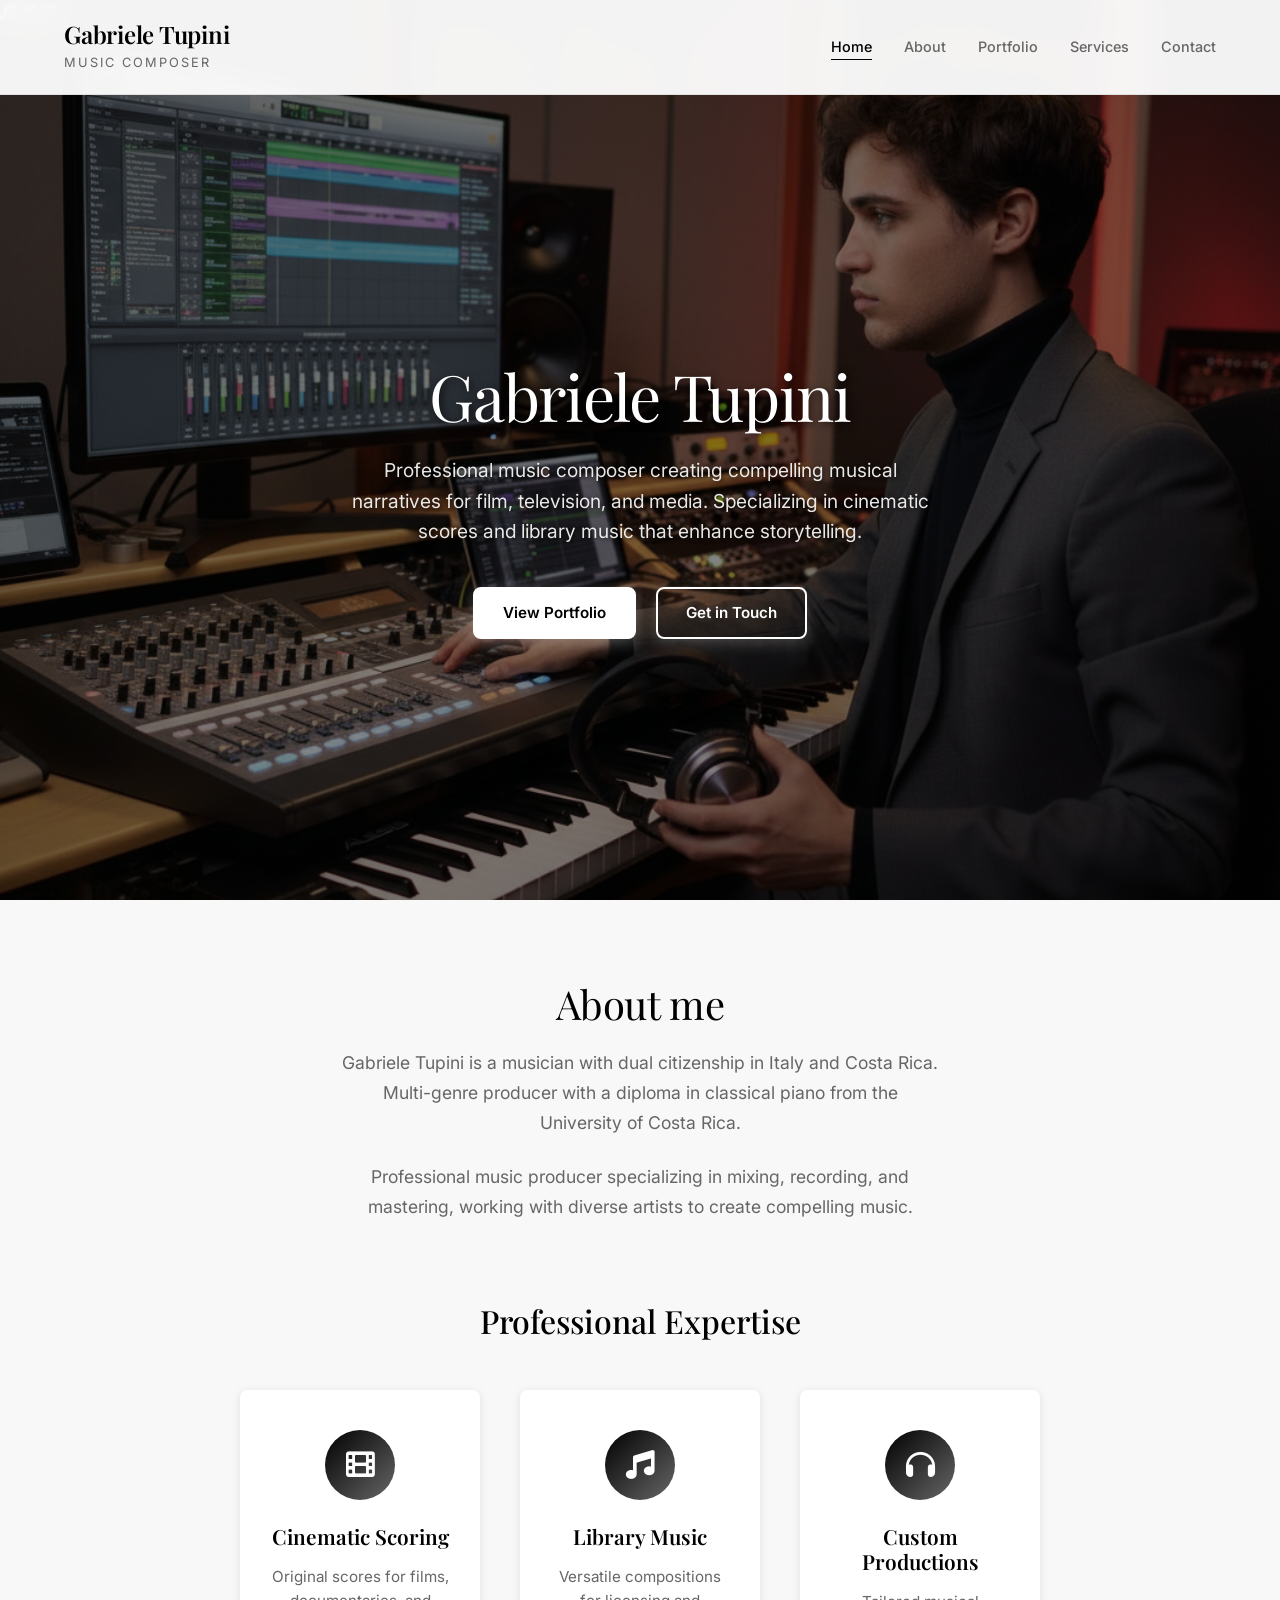
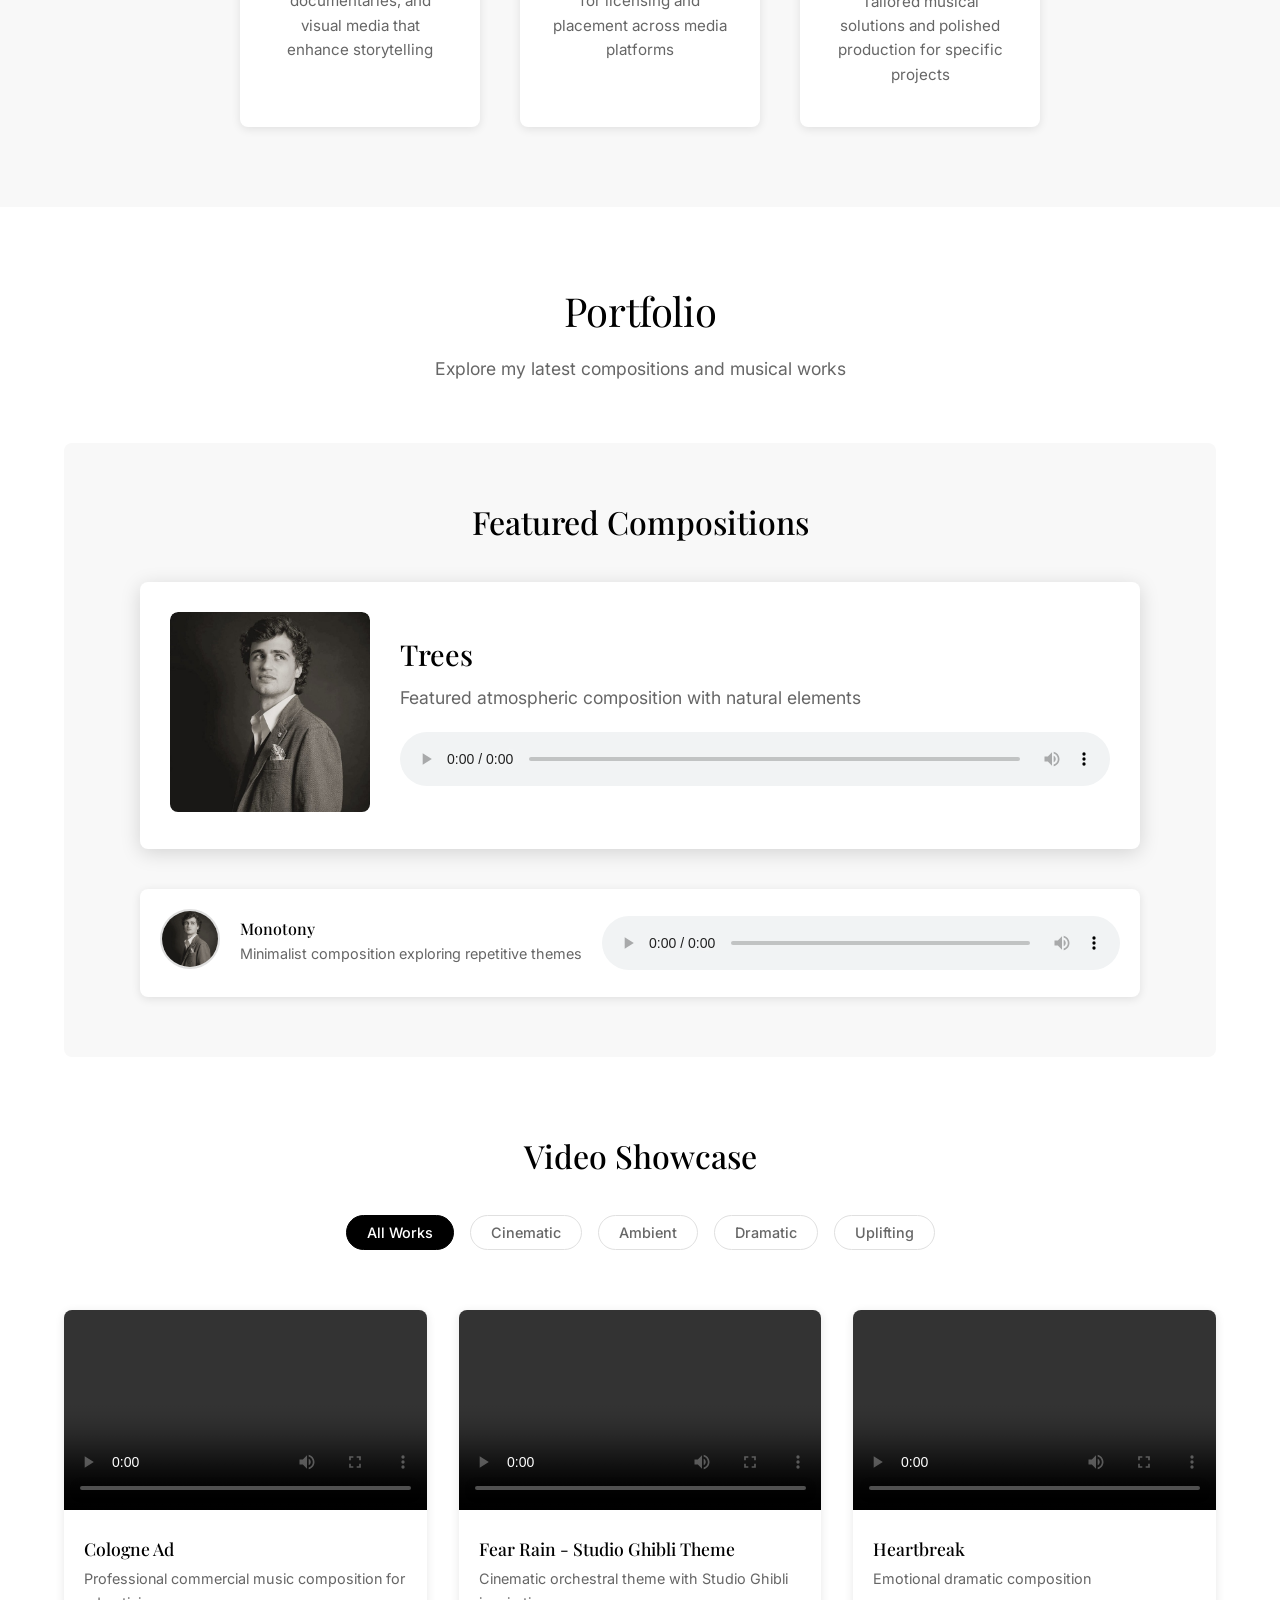
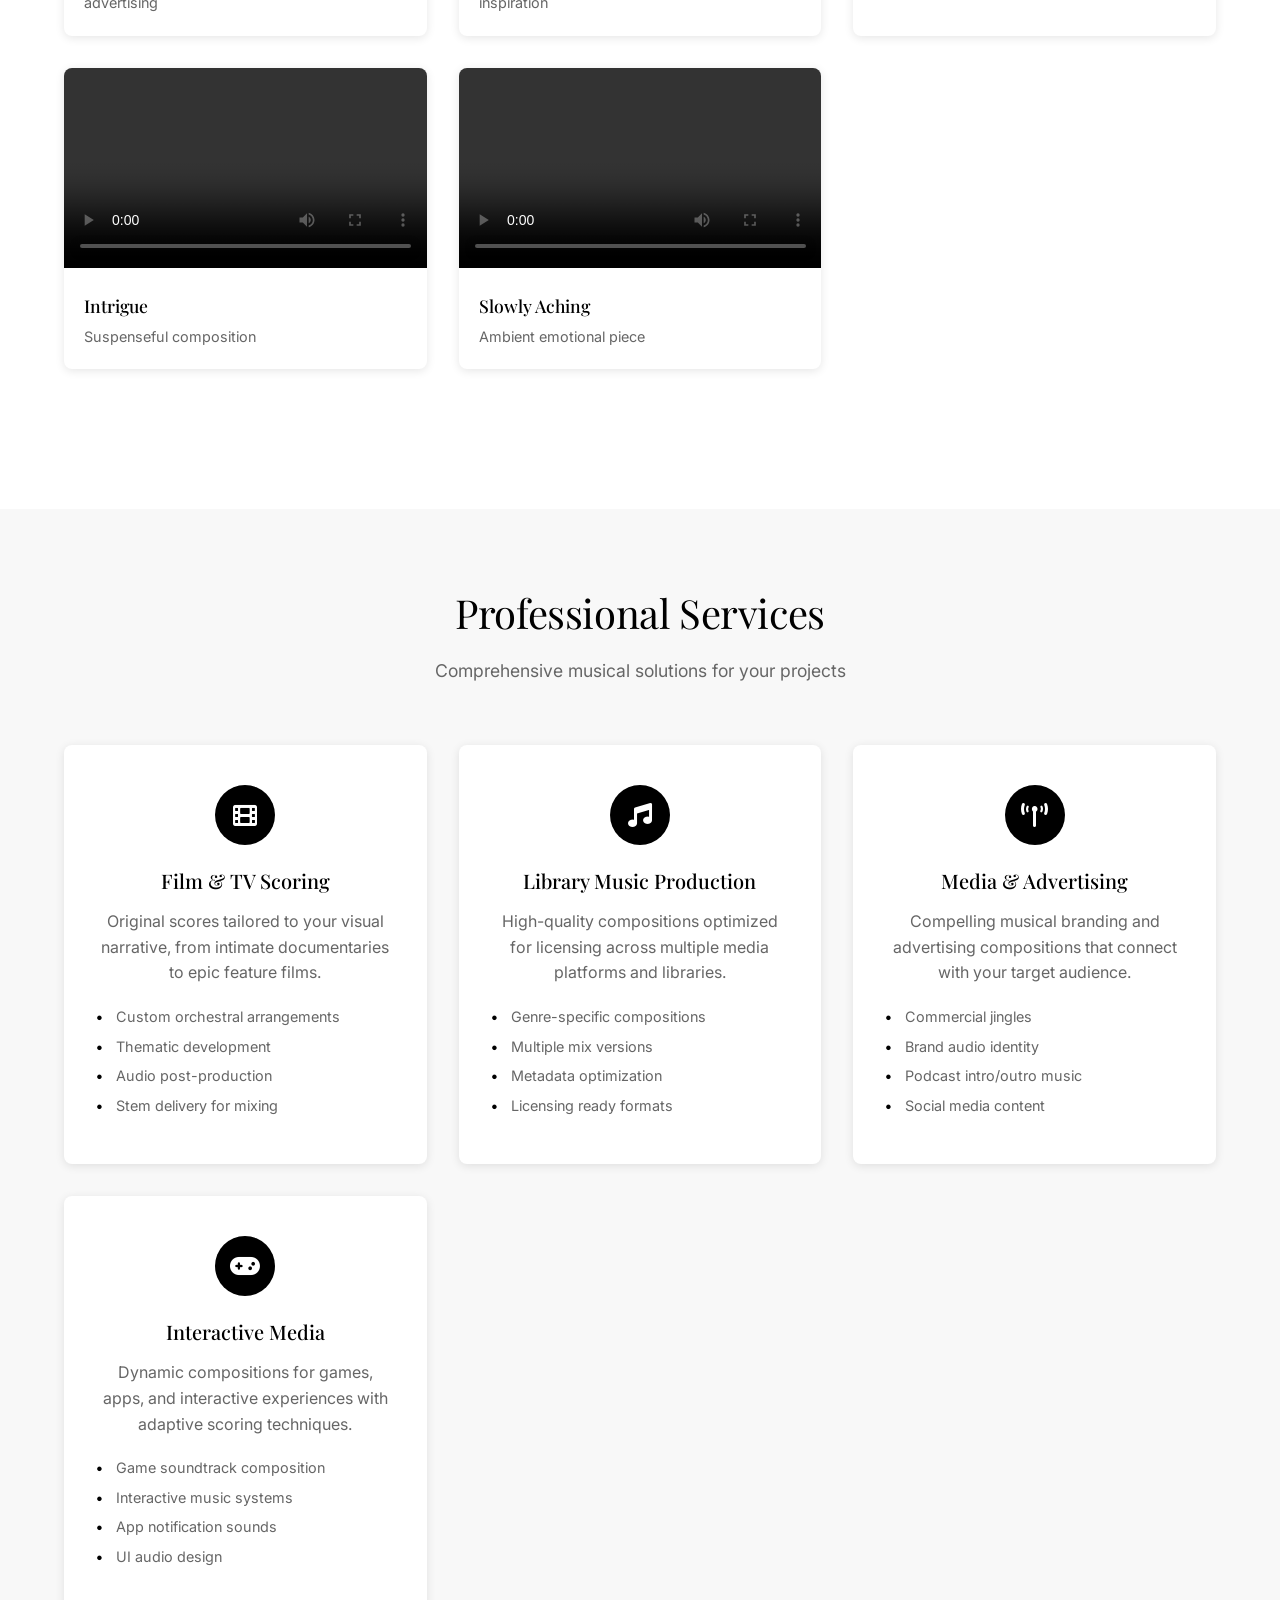
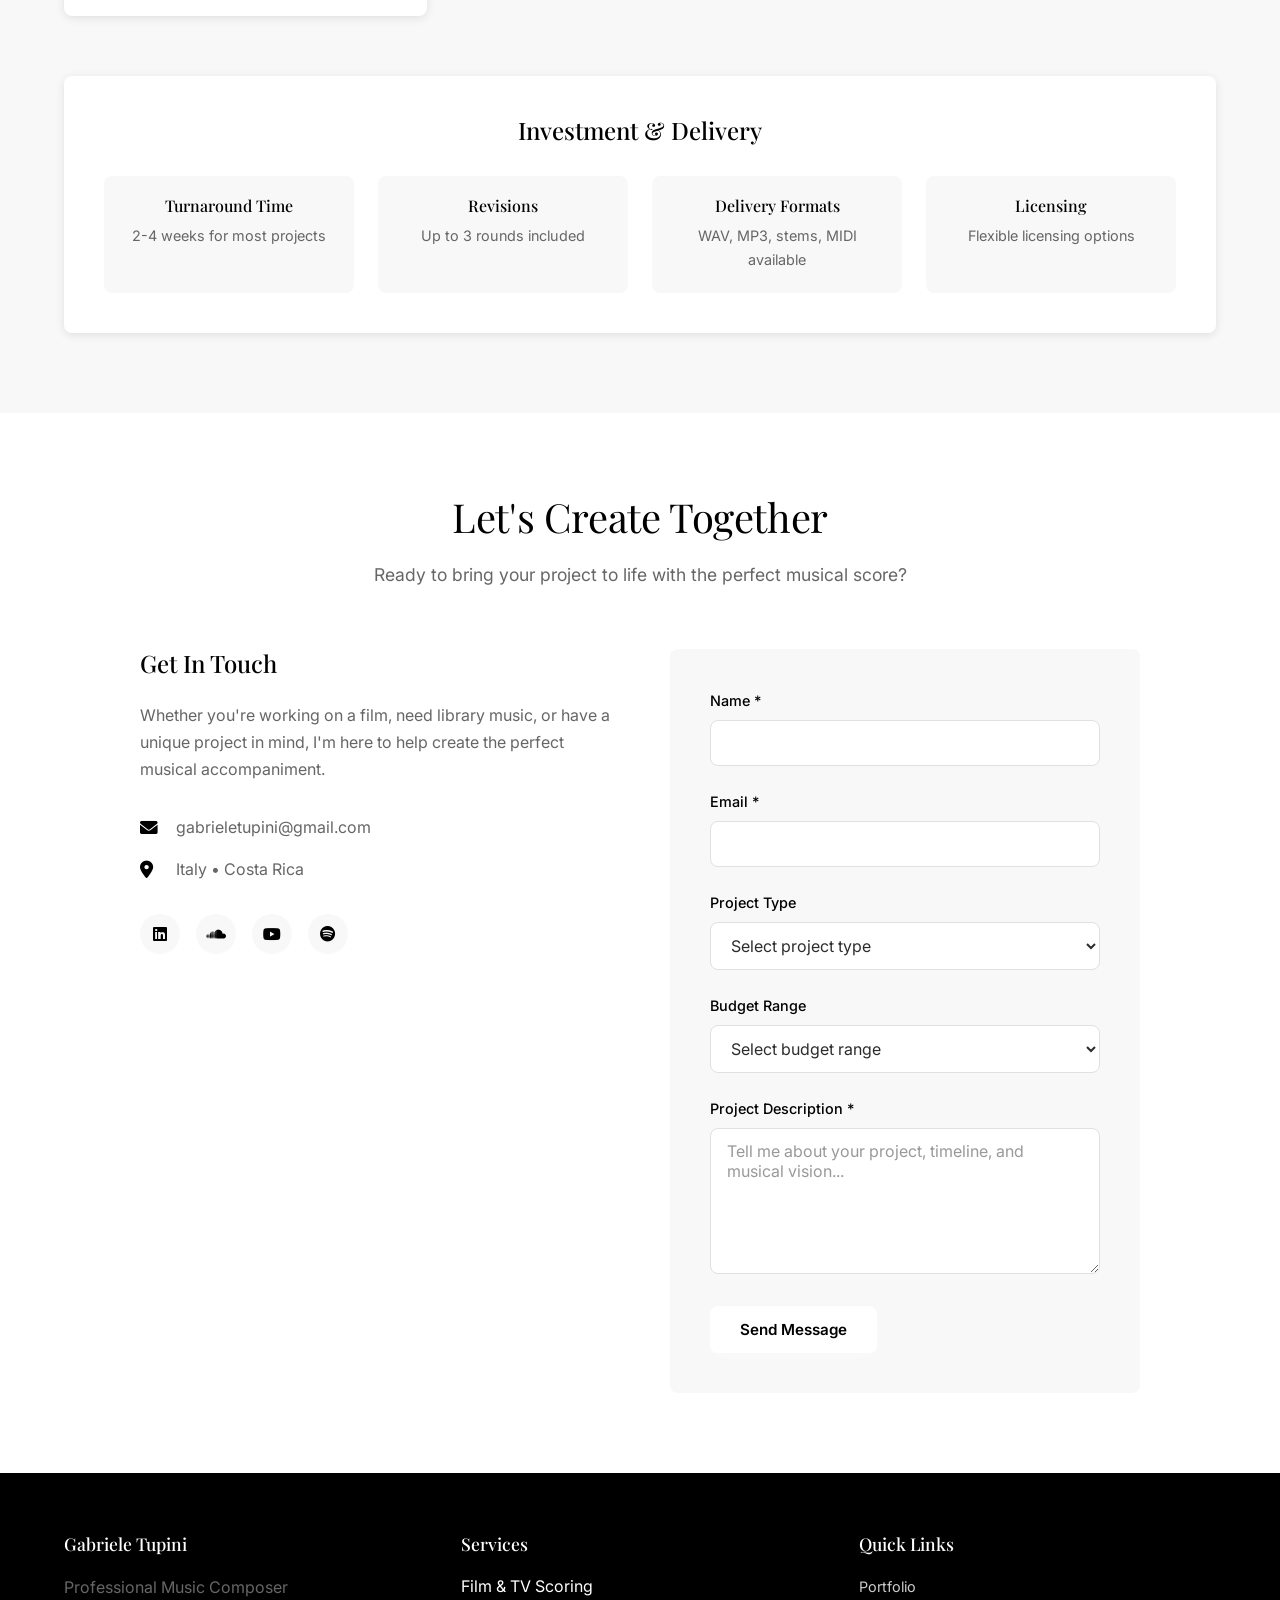
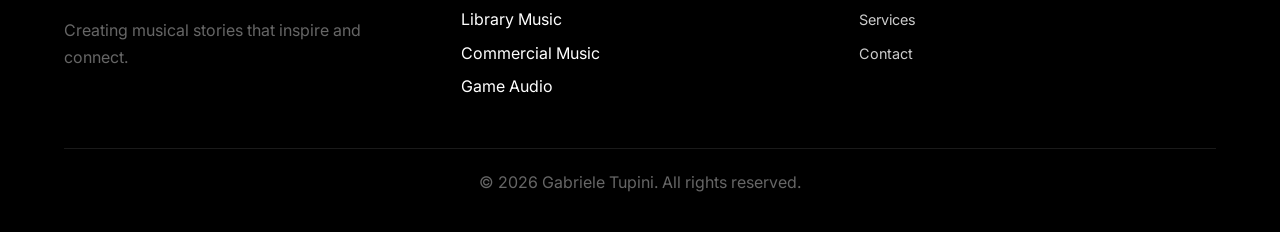
==== index.html @ 88cdb5e2 "test" ====
<!DOCTYPE html>
<html lang="en">

<head>
    <meta charset="UTF-8">
    <meta name="viewport" content="width=device-width, initial-scale=1.0">
    <title>Gabriele Tupini - Music Composer</title>
    <meta name="description"
        content="Professional music composer specializing in cinematic scores, library music, and custom compositions for film, television, and media projects.">
    <link rel="stylesheet" href="css/style.css">
    <link href="https://cdnjs.cloudflare.com/ajax/libs/font-awesome/6.0.0/css/all.min.css" rel="stylesheet">
    <link
        href="https://fonts.googleapis.com/css2?family=Inter:wght@300;400;500;600;700&family=Playfair+Display:wght@400;500;600;700&display=swap"
        rel="stylesheet">
</head>

<body>
    <!-- Navigation -->
    <nav class="navbar" id="navbar">
        <div class="nav-container">
            <div class="nav-logo">
                <h2>Gabriele Tupini</h2>
                <span>Music Composer</span>
            </div>
            <ul class="nav-menu" id="nav-menu">
                <li><a href="#home" class="nav-link">Home</a></li>
                <li><a href="#about" class="nav-link">About</a></li>
                <li><a href="#portfolio" class="nav-link">Portfolio</a></li>
                <li><a href="#services" class="nav-link">Services</a></li>
                <li><a href="#contact" class="nav-link">Contact</a></li>
            </ul>
            <div class="hamburger" id="hamburger">
                <span></span>
                <span></span>
                <span></span>
            </div>
        </div>
    </nav>

    <!-- Hero Section -->
    <section id="home" class="hero">
        <div class="hero-content">
            <h1 class="hero-title">Gabriele Tupini</h1>
            <p class="hero-subtitle">Professional music composer creating compelling musical narratives for film,
                television, and media. Specializing in cinematic scores and library music that enhance storytelling.</p>
            <div class="hero-buttons">
                <a href="#portfolio" class="btn btn-primary">View Portfolio</a>
                <a href="#contact" class="btn btn-secondary">Get in Touch</a>
            </div>
        </div>
        <div class="hero-background">
            <div class="music-notes">
                <i class="fas fa-music"></i>
                <i class="fas fa-music"></i>
                <i class="fas fa-music"></i>
            </div>
        </div>
    </section>

    <!-- About Section -->
    <section id="about" class="about">
        <div class="container">
            <h2 class="section-title">About me</h2>
            <div class="about-content">
                <div class="about-intro">
                    <div class="about-text">
                        <p class="about-description">
                            Gabriele Tupini is a musician with dual citizenship in Italy and Costa Rica. Multi-genre
                            producer with a diploma in classical piano from the University of Costa Rica.
                        </p>
                    </div>
                    <div class="about-bio">
                        <p class="about-description">
                            Professional music producer specializing in mixing, recording, and mastering, working with
                            diverse artists to create compelling music.
                        </p>
                    </div>
                </div>

                <div class="about-offerings">
                    <h3 class="offerings-title">Professional Expertise</h3>
                    <div class="about-features">
                        <div class="feature">
                            <div class="feature-icon">
                                <i class="fas fa-film"></i>
                            </div>
                            <h3>Cinematic Scoring</h3>
                            <p>Original scores for films, documentaries, and visual media that enhance storytelling</p>
                        </div>
                        <div class="feature">
                            <div class="feature-icon">
                                <i class="fas fa-music"></i>
                            </div>
                            <h3>Library Music</h3>
                            <p>Versatile compositions for licensing and placement across media platforms</p>
                        </div>
                        <div class="feature">
                            <div class="feature-icon">
                                <i class="fas fa-headphones"></i>
                            </div>
                            <h3>Custom Productions</h3>
                            <p>Tailored musical solutions and polished production for specific projects</p>
                        </div>
                    </div>
                </div>
            </div>
        </div>
    </section>

    <!-- Portfolio Section -->
    <section id="portfolio" class="portfolio">
        <div class="container">
            <h2 class="section-title">Portfolio</h2>
            <p class="section-subtitle">Explore my latest compositions and musical works</p>

            <!-- Featured Audio Section - FIRST -->
            <div class="audio-showcase">
                <h3 class="audio-title">Featured Compositions</h3>
                <div class="audio-grid" id="audio-grid">
                    <!-- Audio files will be loaded dynamically from the audio folder -->
                </div>
            </div>

            <!-- Video Gallery - SECOND -->
            <div class="video-gallery" id="video-gallery">
                <h3 class="video-section-title">Video Showcase</h3>
                <div class="gallery-filters">
                    <button class="filter-btn active" data-filter="all">All Works</button>
                    <button class="filter-btn" data-filter="cinematic">Cinematic</button>
                    <button class="filter-btn" data-filter="ambient">Ambient</button>
                    <button class="filter-btn" data-filter="dramatic">Dramatic</button>
                    <button class="filter-btn" data-filter="uplifting">Uplifting</button>
                </div>

                <div class="video-grid">
                    <!-- Videos will be loaded dynamically -->
                </div>
            </div>
        </div>
    </section>

    <!-- Services Section -->
    <section id="services" class="services">
        <div class="container">
            <h2 class="section-title">Professional Services</h2>
            <p class="section-subtitle">Comprehensive musical solutions for your projects</p>

            <div class="services-grid">
                <div class="service-card">
                    <div class="service-icon">
                        <i class="fas fa-film"></i>
                    </div>
                    <h3>Film & TV Scoring</h3>
                    <p>Original scores tailored to your visual narrative, from intimate documentaries to epic feature
                        films.</p>
                    <ul>
                        <li>Custom orchestral arrangements</li>
                        <li>Thematic development</li>
                        <li>Audio post-production</li>
                        <li>Stem delivery for mixing</li>
                    </ul>
                </div>

                <div class="service-card">
                    <div class="service-icon">
                        <i class="fas fa-music"></i>
                    </div>
                    <h3>Library Music Production</h3>
                    <p>High-quality compositions optimized for licensing across multiple media platforms and libraries.
                    </p>
                    <ul>
                        <li>Genre-specific compositions</li>
                        <li>Multiple mix versions</li>
                        <li>Metadata optimization</li>
                        <li>Licensing ready formats</li>
                    </ul>
                </div>

                <div class="service-card">
                    <div class="service-icon">
                        <i class="fas fa-broadcast-tower"></i>
                    </div>
                    <h3>Media & Advertising</h3>
                    <p>Compelling musical branding and advertising compositions that connect with your target audience.
                    </p>
                    <ul>
                        <li>Commercial jingles</li>
                        <li>Brand audio identity</li>
                        <li>Podcast intro/outro music</li>
                        <li>Social media content</li>
                    </ul>
                </div>

                <div class="service-card">
                    <div class="service-icon">
                        <i class="fas fa-gamepad"></i>
                    </div>
                    <h3>Interactive Media</h3>
                    <p>Dynamic compositions for games, apps, and interactive experiences with adaptive scoring
                        techniques.</p>
                    <ul>
                        <li>Game soundtrack composition</li>
                        <li>Interactive music systems</li>
                        <li>App notification sounds</li>
                        <li>UI audio design</li>
                    </ul>
                </div>
            </div>

            <div class="pricing-info">
                <h3>Investment & Delivery</h3>
                <div class="pricing-grid">
                    <div class="pricing-item">
                        <h4>Turnaround Time</h4>
                        <p>2-4 weeks for most projects</p>
                    </div>
                    <div class="pricing-item">
                        <h4>Revisions</h4>
                        <p>Up to 3 rounds included</p>
                    </div>
                    <div class="pricing-item">
                        <h4>Delivery Formats</h4>
                        <p>WAV, MP3, stems, MIDI available</p>
                    </div>
                    <div class="pricing-item">
                        <h4>Licensing</h4>
                        <p>Flexible licensing options</p>
                    </div>
                </div>
            </div>
        </div>
    </section>

    <!-- Contact Section -->
    <section id="contact" class="contact">
        <div class="container">
            <h2 class="section-title">Let's Create Together</h2>
            <p class="section-subtitle">Ready to bring your project to life with the perfect musical score?</p>

            <div class="contact-content">
                <div class="contact-info">
                    <h3>Get In Touch</h3>
                    <p>Whether you're working on a film, need library music, or have a unique project in mind, I'm here
                        to help create the perfect musical accompaniment.</p>

                    <div class="contact-methods">
                        <div class="contact-method">
                            <i class="fas fa-envelope"></i>
                            <span>gabrieletupini@gmail.com</span>
                        </div>
                        <div class="contact-method">
                            <i class="fas fa-map-marker-alt"></i>
                            <span>Italy • Costa Rica</span>
                        </div>
                    </div>

                    <div class="social-links">
                        <a href="#" class="social-link"><i class="fab fa-linkedin"></i></a>
                        <a href="#" class="social-link"><i class="fab fa-soundcloud"></i></a>
                        <a href="#" class="social-link"><i class="fab fa-youtube"></i></a>
                        <a href="#" class="social-link"><i class="fab fa-spotify"></i></a>
                    </div>
                </div>

                <form class="contact-form" id="contact-form">
                    <div class="form-group">
                        <label for="name">Name *</label>
                        <input type="text" id="name" name="name" required>
                    </div>
                    <div class="form-group">
                        <label for="email">Email *</label>
                        <input type="email" id="email" name="email" required>
                    </div>
                    <div class="form-group">
                        <label for="project-type">Project Type</label>
                        <select id="project-type" name="project-type">
                            <option value="">Select project type</option>
                            <option value="film-scoring">Film/TV Scoring</option>
                            <option value="library-music">Library Music</option>
                            <option value="advertising">Advertising/Commercial</option>
                            <option value="game-music">Game Music</option>
                            <option value="other">Other</option>
                        </select>
                    </div>
                    <div class="form-group">
                        <label for="budget">Budget Range</label>
                        <select id="budget" name="budget">
                            <option value="">Select budget range</option>
                            <option value="under-1k">Under €1,000</option>
                            <option value="1k-5k">€1,000 - €5,000</option>
                            <option value="5k-10k">€5,000 - €10,000</option>
                            <option value="10k-plus">€10,000+</option>
                        </select>
                    </div>
                    <div class="form-group">
                        <label for="message">Project Description *</label>
                        <textarea id="message" name="message" rows="6" required
                            placeholder="Tell me about your project, timeline, and musical vision..."></textarea>
                    </div>
                    <button type="submit" class="btn btn-primary">Send Message</button>
                </form>
            </div>
        </div>
    </section>

    <!-- Footer -->
    <footer class="footer">
        <div class="container">
            <div class="footer-content">
                <div class="footer-section">
                    <h3>Gabriele Tupini</h3>
                    <p>Professional Music Composer</p>
                    <p>Creating musical stories that inspire and connect.</p>
                </div>
                <div class="footer-section">
                    <h4>Services</h4>
                    <ul>
                        <li>Film & TV Scoring</li>
                        <li>Library Music</li>
                        <li>Commercial Music</li>
                        <li>Game Audio</li>
                    </ul>
                </div>
                <div class="footer-section">
                    <h4>Quick Links</h4>
                    <ul>
                        <li><a href="#portfolio">Portfolio</a></li>
                        <li><a href="#services">Services</a></li>
                        <li><a href="#contact">Contact</a></li>
                    </ul>
                </div>
            </div>
            <div class="footer-bottom">
                <p>&copy; 2024 Gabriele Tupini. All rights reserved.</p>
            </div>
        </div>
    </footer>

    <script src="js/main.js"></script>
</body>

</html>
---- css/style.css ----
/* Clean Professional Reset */
* {
    margin: 0;
    padding: 0;
    box-sizing: border-box;
}

:root {
    --primary-color: #2c2c2c;
    --secondary-color: #666666;
    --accent-color: #000000;
    --text-light: #ffffff;
    --text-dark: #2c2c2c;
    --text-gray: #666666;
    --text-light-gray: #999999;
    --background-light: #ffffff;
    --background-section: #f8f8f8;
    --border-color: #e0e0e0;
    --shadow-light: 0 2px 10px rgba(0, 0, 0, 0.1);
    --shadow-medium: 0 4px 20px rgba(0, 0, 0, 0.15);
    --border-radius: 8px;
    --transition: all 0.3s ease;
    --max-width: 1200px;
    --section-padding: 80px 0;
}

html {
    scroll-behavior: smooth;
}

body {
    font-family: 'Inter', 'Helvetica Neue', 'Arial', sans-serif;
    line-height: 1.6;
    font-weight: 400;
    color: var(--text-dark);
    background: var(--background-light);
    overflow-x: hidden;
}

.container {
    max-width: var(--max-width);
    margin: 0 auto;
    padding: 0 24px;
}

/* Clean Professional Typography */
@import url('https://fonts.googleapis.com/css2?family=Inter:wght@300;400;500;600;700&family=Playfair+Display:wght@400;500;600;700&display=swap');

h1,
h2,
h3,
h4,
h5,
h6 {
    font-family: 'Playfair Display', serif;
    font-weight: 500;
    line-height: 1.2;
    color: var(--accent-color);
    margin-bottom: 16px;
}

h1 {
    font-size: 3.5rem;
    font-weight: 400;
    letter-spacing: -0.02em;
}

h2 {
    font-size: 2.5rem;
    font-weight: 400;
    letter-spacing: -0.01em;
}

h3 {
    font-size: 1.5rem;
    font-weight: 500;
}

p {
    font-family: 'Inter', sans-serif;
    font-size: 1rem;
    font-weight: 400;
    line-height: 1.7;
    color: var(--text-gray);
    margin-bottom: 16px;
}

.section-title {
    font-size: 2.5rem;
    font-weight: 400;
    text-align: center;
    margin-bottom: 20px;
    color: var(--accent-color);
    letter-spacing: -0.01em;
}

.section-subtitle {
    text-align: center;
    font-size: 1.1rem;
    font-weight: 400;
    color: var(--text-gray);
    margin-bottom: 60px;
    max-width: 600px;
    margin-left: auto;
    margin-right: auto;
    line-height: 1.6;
}

/* Clean Button Design */
.btn {
    display: inline-block;
    padding: 12px 28px;
    border-radius: var(--border-radius);
    text-decoration: none;
    font-family: 'Inter', sans-serif;
    font-weight: 500;
    font-size: 0.95rem;
    transition: var(--transition);
    border: 1px solid transparent;
    cursor: pointer;
    text-align: center;
}

.btn-primary {
    background: var(--text-light);
    color: var(--accent-color);
    border: 2px solid var(--text-light);
    font-weight: 600;
    box-shadow: 0 4px 15px rgba(255, 255, 255, 0.3);
}

.btn-primary:hover {
    background: transparent;
    color: var(--text-light);
    border: 2px solid var(--text-light);
    box-shadow: 0 4px 20px rgba(255, 255, 255, 0.4);
}

.btn-secondary {
    background: transparent;
    color: var(--text-light);
    border: 2px solid var(--text-light);
    font-weight: 600;
    box-shadow: 0 4px 15px rgba(255, 255, 255, 0.2);
}

.btn-secondary:hover {
    background: var(--text-light);
    color: var(--accent-color);
    box-shadow: 0 4px 20px rgba(255, 255, 255, 0.4);
}

/* Clean Navigation */
.navbar {
    position: fixed;
    top: 0;
    width: 100%;
    background: rgba(255, 255, 255, 0.95);
    backdrop-filter: blur(10px);
    border-bottom: 1px solid var(--border-color);
    z-index: 1000;
    padding: 20px 0;
    transition: var(--transition);
}

.navbar.scrolled {
    background: rgba(255, 255, 255, 0.98);
    box-shadow: var(--shadow-light);
}

.nav-container {
    max-width: var(--max-width);
    margin: 0 auto;
    padding: 0 24px;
    display: flex;
    justify-content: space-between;
    align-items: center;
}

.nav-logo h2 {
    color: var(--accent-color);
    font-family: 'Playfair Display', serif;
    font-size: 1.5rem;
    font-weight: 600;
    margin-bottom: 0;
    letter-spacing: -0.01em;
}

.nav-logo span {
    color: var(--text-gray);
    font-family: 'Inter', sans-serif;
    font-size: 0.8rem;
    font-weight: 400;
    text-transform: uppercase;
    letter-spacing: 2px;
}

.nav-menu {
    display: flex;
    list-style: none;
    gap: 2rem;
}

.nav-link {
    color: var(--text-gray);
    text-decoration: none;
    font-family: 'Inter', sans-serif;
    font-weight: 500;
    font-size: 0.9rem;
    transition: var(--transition);
    position: relative;
}

.nav-link:hover,
.nav-link.active {
    color: var(--accent-color);
}

.nav-link::after {
    content: '';
    position: absolute;
    bottom: -5px;
    left: 0;
    width: 0;
    height: 1px;
    background: var(--accent-color);
    transition: width 0.3s ease;
}

.nav-link:hover::after,
.nav-link.active::after {
    width: 100%;
}

.hamburger {
    display: none;
    flex-direction: column;
    cursor: pointer;
}

.hamburger span {
    width: 25px;
    height: 2px;
    background: var(--accent-color);
    margin: 3px 0;
    transition: var(--transition);
}

/* Hero Section */
.hero {
    min-height: 100vh;
    background:
        linear-gradient(rgba(0, 0, 0, 0.4), rgba(0, 0, 0, 0.4)),
        url('../images/gab_studio.png');
    background-size: cover;
    background-position: center;
    background-attachment: fixed;
    display: flex;
    align-items: center;
    position: relative;
    padding-top: 100px;
    color: var(--text-light);
}

.hero::before {
    content: '';
    position: absolute;
    top: 0;
    left: 0;
    width: 100%;
    height: 100%;
    background: linear-gradient(135deg,
            rgba(0, 0, 0, 0.3) 0%,
            rgba(0, 0, 0, 0.1) 50%,
            rgba(0, 0, 0, 0.3) 100%);
    z-index: 1;
}

.hero-content {
    text-align: center;
    max-width: 800px;
    margin: 0 auto;
    padding: 0 24px;
    position: relative;
    z-index: 2;
}

.hero-title {
    font-size: 4rem;
    font-family: 'Playfair Display', serif;
    font-weight: 400;
    margin-bottom: 24px;
    color: var(--text-light);
    letter-spacing: -0.02em;
    line-height: 1.1;
    text-shadow: 2px 2px 8px rgba(0, 0, 0, 0.7);
}

.hero-subtitle {
    font-size: 1.2rem;
    font-family: 'Inter', sans-serif;
    font-weight: 400;
    margin-bottom: 40px;
    color: rgba(255, 255, 255, 0.9);
    line-height: 1.6;
    max-width: 600px;
    margin-left: auto;
    margin-right: auto;
    margin-bottom: 40px;
    text-shadow: 1px 1px 4px rgba(0, 0, 0, 0.7);
}

.hero-buttons {
    display: flex;
    gap: 20px;
    justify-content: center;
    flex-wrap: wrap;
}

.hero-background {
    position: absolute;
    top: 0;
    left: 0;
    width: 100%;
    height: 100%;
    z-index: -1;
}

/* About Section - Enhanced and Symmetrical */
.about {
    padding: var(--section-padding);
    background: var(--background-section);
}

.about-content {
    max-width: 800px;
    margin: 0 auto;
    text-align: center;
}

.about-intro {
    margin-bottom: 80px;
}

.about-text {
    text-align: center;
}

.about-description {
    font-size: 1.1rem;
    line-height: 1.7;
    color: var(--text-gray);
    margin-bottom: 24px;
    max-width: 600px;
    margin-left: auto;
    margin-right: auto;
}

.about-bio {
    text-align: center;
}

/* Professional Offerings - Enhanced Design */
.about-offerings {
    margin-top: 80px;
}

.offerings-title {
    font-size: 2rem;
    font-family: 'Playfair Display', serif;
    color: var(--accent-color);
    margin-bottom: 50px;
    text-align: center;
}

.about-features {
    display: grid;
    grid-template-columns: repeat(3, 1fr);
    gap: 40px;
    max-width: 1000px;
    margin: 0 auto;
}

.feature {
    background: var(--background-light);
    padding: 40px 30px;
    border-radius: var(--border-radius);
    text-align: center;
    box-shadow: var(--shadow-light);
    transition: var(--transition);
    position: relative;
    overflow: hidden;
}

.feature::before {
    content: '';
    position: absolute;
    top: 0;
    left: 0;
    width: 100%;
    height: 4px;
    background: linear-gradient(90deg, var(--accent-color), var(--secondary-color));
    opacity: 0;
    transition: var(--transition);
}

.feature:hover {
    transform: translateY(-8px);
    box-shadow: var(--shadow-medium);
}

.feature:hover::before {
    opacity: 1;
}

.feature-icon {
    width: 70px;
    height: 70px;
    background: linear-gradient(135deg, var(--accent-color), var(--secondary-color));
    border-radius: 50%;
    display: flex;
    align-items: center;
    justify-content: center;
    margin: 0 auto 24px;
    transition: var(--transition);
}

.feature-icon i {
    color: var(--text-light);
    font-size: 1.8rem;
}

.feature:hover .feature-icon {
    transform: scale(1.1);
    box-shadow: 0 8px 25px rgba(44, 44, 44, 0.3);
}

.feature h3 {
    color: var(--accent-color);
    font-size: 1.3rem;
    margin-bottom: 16px;
    font-weight: 600;
    font-family: 'Playfair Display', serif;
}

.feature p {
    color: var(--text-gray);
    margin: 0;
    line-height: 1.6;
    font-size: 0.95rem;
}

/* Portfolio Section */
.portfolio {
    padding: var(--section-padding);
    background: var(--background-light);
}

.gallery-filters {
    display: flex;
    justify-content: center;
    gap: 16px;
    margin-bottom: 60px;
    flex-wrap: wrap;
}

.filter-btn {
    padding: 8px 20px;
    background: transparent;
    color: var(--text-gray);
    border: 1px solid var(--border-color);
    border-radius: 24px;
    cursor: pointer;
    transition: var(--transition);
    font-family: 'Inter', sans-serif;
    font-size: 0.9rem;
    font-weight: 500;
}

.filter-btn:hover,
.filter-btn.active {
    background: var(--accent-color);
    color: var(--text-light);
    border-color: var(--accent-color);
}

.video-grid {
    display: grid;
    grid-template-columns: repeat(auto-fit, minmax(320px, 1fr));
    gap: 32px;
    margin-bottom: 60px;
}

.video-placeholder {
    background: var(--background-section);
    border-radius: var(--border-radius);
    padding: 60px 40px;
    text-align: center;
    border: 2px dashed var(--border-color);
}

.placeholder-content i {
    font-size: 3rem;
    color: var(--text-light-gray);
    margin-bottom: 20px;
}

.placeholder-content h3 {
    margin-bottom: 12px;
    color: var(--text-gray);
    font-size: 1.25rem;
}

.placeholder-content p {
    color: var(--text-light-gray);
    margin-bottom: 30px;
}

.placeholder-instructions {
    text-align: left;
    background: var(--background-light);
    padding: 24px;
    border-radius: var(--border-radius);
    margin-top: 20px;
}

.placeholder-instructions h4 {
    color: var(--accent-color);
    margin-bottom: 16px;
    font-size: 1rem;
}

.placeholder-instructions ol {
    color: var(--text-gray);
    font-size: 0.9rem;
    line-height: 1.6;
}

.placeholder-instructions li {
    margin-bottom: 8px;
}

.placeholder-instructions strong {
    color: var(--accent-color);
}

.video-item {
    background: var(--background-light);
    border-radius: var(--border-radius);
    overflow: hidden;
    box-shadow: var(--shadow-light);
    transition: var(--transition);
}

.video-item:hover {
    transform: translateY(-4px);
    box-shadow: var(--shadow-medium);
}

.video-item video {
    width: 100%;
    height: 200px;
    object-fit: cover;
}

.video-info {
    padding: 20px;
}

.video-info h4 {
    margin-bottom: 8px;
    color: var(--accent-color);
    font-size: 1.1rem;
}

.video-info p {
    font-size: 0.9rem;
    color: var(--text-gray);
    margin: 0;
}

/* Audio Showcase */
.audio-showcase {
    margin-bottom: 80px;
    background: var(--background-section);
    padding: 60px 40px;
    border-radius: var(--border-radius);
}

.audio-title {
    text-align: center;
    margin-bottom: 40px;
    color: var(--accent-color);
    font-size: 2rem;
    font-weight: 500;
}

.audio-grid {
    max-width: 1000px;
    margin: 0 auto;
}

/* Featured Audio Item - Prominent Display */
.featured-audio-item {
    background: var(--background-light);
    border-radius: var(--border-radius);
    box-shadow: var(--shadow-medium);
    margin-bottom: 40px;
    overflow: hidden;
}

.featured-audio-content {
    display: grid;
    grid-template-columns: 200px 1fr;
    gap: 30px;
    align-items: center;
    padding: 30px;
}

.featured-audio-image {
    position: relative;
    border-radius: var(--border-radius);
    overflow: hidden;
}

.featured-audio-image img {
    width: 100%;
    height: 200px;
    object-fit: cover;
    border-radius: var(--border-radius);
}


.featured-audio-info h3 {
    color: var(--accent-color);
    font-size: 1.8rem;
    margin-bottom: 12px;
    font-family: 'Playfair Display', serif;
}

.featured-audio-info p {
    color: var(--text-gray);
    font-size: 1.1rem;
    line-height: 1.6;
    margin-bottom: 20px;
}

.featured-audio-info audio {
    width: 100%;
}

/* Other Audio Items - Smaller */
.other-audio-items {
    display: grid;
    gap: 16px;
}

.audio-item {
    background: var(--background-light);
    border-radius: var(--border-radius);
    padding: 20px;
    display: flex;
    align-items: center;
    gap: 20px;
    box-shadow: var(--shadow-light);
}

.small-audio-image {
    flex-shrink: 0;
}

.small-audio-image img {
    width: 60px;
    height: 60px;
    object-fit: cover;
    border-radius: 50%;
    border: 2px solid var(--border-color);
}

.audio-info h4 {
    color: var(--accent-color);
    margin-bottom: 4px;
    font-size: 1rem;
}

.audio-info p {
    color: var(--text-gray);
    font-size: 0.9rem;
    margin: 0;
}

.audio-item audio {
    flex: 1;
    min-width: 200px;
}

.audio-placeholder-section {
    text-align: center;
    background: var(--background-light);
    border-radius: var(--border-radius);
    padding: 40px;
    border: 2px dashed var(--border-color);
}

.audio-placeholder h4 {
    color: var(--accent-color);
    margin-bottom: 16px;
    font-size: 1.2rem;
}

.audio-placeholder p {
    color: var(--text-gray);
    margin-bottom: 24px;
}

.audio-instructions {
    text-align: left;
    background: var(--background-section);
    padding: 20px;
    border-radius: var(--border-radius);
    margin-top: 20px;
    display: inline-block;
}

.audio-instructions h5 {
    color: var(--accent-color);
    margin-bottom: 12px;
    font-size: 1rem;
}

.audio-instructions ol {
    color: var(--text-gray);
    font-size: 0.9rem;
    line-height: 1.6;
    margin: 0;
}

.audio-instructions li {
    margin-bottom: 8px;
}

.audio-instructions strong {
    color: var(--accent-color);
}

/* Video Section Title */
.video-section-title {
    text-align: center;
    margin: 60px 0 40px;
    color: var(--accent-color);
    font-size: 2rem;
    font-weight: 500;
    font-family: 'Playfair Display', serif;
}

/* Featured Video Item - Prominent Display */
.featured-video-item {
    margin-bottom: 40px;
    grid-column: 1 / -1;
}

.featured-video-item video {
    width: 100%;
    height: 400px;
    object-fit: cover;
    border-radius: var(--border-radius);
}

.featured-video-item .video-info h3 {
    color: var(--accent-color);
    font-size: 1.6rem;
    margin-bottom: 12px;
    font-family: 'Playfair Display', serif;
    text-align: center;
    margin-top: 20px;
}

.featured-video-item .video-info p {
    font-size: 1.1rem;
    text-align: center;
    color: var(--text-gray);
}

/* Other Videos Container - Smaller Items */
.other-videos-container {
    display: grid;
    grid-template-columns: repeat(auto-fit, minmax(250px, 1fr));
    gap: 20px;
    margin-top: 30px;
}

.other-videos-container .video-item video {
    height: 150px;
}

.other-videos-container .video-item .video-info {
    padding: 16px;
}

.other-videos-container .video-item .video-info h4 {
    font-size: 1rem;
}

.other-videos-container .video-item .video-info p {
    font-size: 0.85rem;
}

/* Services Section */
.services {
    padding: var(--section-padding);
    background: var(--background-section);
}

.services-grid {
    display: grid;
    grid-template-columns: repeat(auto-fit, minmax(280px, 1fr));
    gap: 32px;
    margin-bottom: 60px;
}

.service-card {
    background: var(--background-light);
    padding: 40px 32px;
    border-radius: var(--border-radius);
    box-shadow: var(--shadow-light);
    transition: var(--transition);
    text-align: center;
}

.service-card:hover {
    transform: translateY(-4px);
    box-shadow: var(--shadow-medium);
}

.service-icon {
    width: 60px;
    height: 60px;
    background: var(--accent-color);
    border-radius: 50%;
    display: flex;
    align-items: center;
    justify-content: center;
    margin: 0 auto 24px;
}

.service-icon i {
    color: var(--text-light);
    font-size: 1.5rem;
}

.service-card h3 {
    color: var(--accent-color);
    margin-bottom: 16px;
    font-size: 1.25rem;
}

.service-card p {
    color: var(--text-gray);
    margin-bottom: 20px;
    line-height: 1.6;
}

.service-card ul {
    text-align: left;
    color: var(--text-gray);
    font-size: 0.9rem;
    list-style: none;
    padding-left: 0;
}

.service-card li {
    margin-bottom: 8px;
    position: relative;
    padding-left: 20px;
    line-height: 1.5;
}

.service-card li::before {
    content: '•';
    color: var(--accent-color);
    font-weight: bold;
    position: absolute;
    left: 0;
}

.pricing-info {
    background: var(--background-light);
    padding: 40px;
    border-radius: var(--border-radius);
    box-shadow: var(--shadow-light);
}

.pricing-info h3 {
    text-align: center;
    color: var(--accent-color);
    margin-bottom: 32px;
    font-size: 1.5rem;
}

.pricing-grid {
    display: grid;
    grid-template-columns: repeat(auto-fit, minmax(200px, 1fr));
    gap: 24px;
}

.pricing-item {
    text-align: center;
    padding: 20px;
    border-radius: var(--border-radius);
    background: var(--background-section);
}

.pricing-item h4 {
    color: var(--accent-color);
    margin-bottom: 8px;
    font-size: 1rem;
}

.pricing-item p {
    color: var(--text-gray);
    font-size: 0.9rem;
    margin: 0;
}

/* Contact Section */
.contact {
    padding: var(--section-padding);
    background: var(--background-light);
}

.contact-content {
    display: grid;
    grid-template-columns: 1fr 1fr;
    gap: 60px;
    max-width: 1000px;
    margin: 0 auto;
}

.contact-info h3 {
    margin-bottom: 24px;
    color: var(--accent-color);
    font-size: 1.5rem;
}

.contact-info p {
    margin-bottom: 32px;
    line-height: 1.7;
    color: var(--text-gray);
}

.contact-methods {
    margin-bottom: 32px;
}

.contact-method {
    display: flex;
    align-items: center;
    gap: 16px;
    margin-bottom: 16px;
    color: var(--text-gray);
}

.contact-method i {
    color: var(--accent-color);
    width: 20px;
    font-size: 1.1rem;
}

.social-links {
    display: flex;
    gap: 16px;
}

.social-link {
    width: 40px;
    height: 40px;
    background: var(--background-section);
    border-radius: 50%;
    display: flex;
    align-items: center;
    justify-content: center;
    color: var(--accent-color);
    transition: var(--transition);
    text-decoration: none;
}

.social-link:hover {
    background: var(--accent-color);
    color: var(--text-light);
}

.contact-form {
    background: var(--background-section);
    padding: 40px;
    border-radius: var(--border-radius);
}

.form-group {
    margin-bottom: 24px;
}

.form-group label {
    display: block;
    margin-bottom: 8px;
    color: var(--accent-color);
    font-family: 'Inter', sans-serif;
    font-weight: 500;
    font-size: 0.9rem;
}

.form-group input,
.form-group select,
.form-group textarea {
    width: 100%;
    padding: 12px 16px;
    border: 1px solid var(--border-color);
    background: var(--background-light);
    border-radius: var(--border-radius);
    color: var(--text-dark);
    font-family: 'Inter', sans-serif;
    font-size: 1rem;
    transition: var(--transition);
}

.form-group input:focus,
.form-group select:focus,
.form-group textarea:focus {
    outline: none;
    border-color: var(--accent-color);
}

.form-group input::placeholder,
.form-group textarea::placeholder {
    color: var(--text-light-gray);
}

/* Footer */
.footer {
    background: var(--accent-color);
    color: var(--text-light);
    padding: 60px 0 20px;
}

.footer-content {
    display: grid;
    grid-template-columns: repeat(auto-fit, minmax(250px, 1fr));
    gap: 40px;
    margin-bottom: 40px;
}

.footer-section h3,
.footer-section h4 {
    margin-bottom: 20px;
    color: var(--text-light);
    font-size: 1.1rem;
}

.footer-section ul {
    list-style: none;
}

.footer-section ul li {
    margin-bottom: 8px;
}

.footer-section ul li a {
    color: rgba(255, 255, 255, 0.8);
    text-decoration: none;
    transition: var(--transition);
    font-size: 0.9rem;
}

.footer-section ul li a:hover {
    color: var(--text-light);
}

.footer-bottom {
    text-align: center;
    padding-top: 20px;
    border-top: 1px solid rgba(255, 255, 255, 0.1);
    color: rgba(255, 255, 255, 0.7);
    font-size: 0.9rem;
}

/* Responsive Design */
@media (max-width: 768px) {
    .hamburger {
        display: flex;
    }

    .nav-menu {
        position: fixed;
        top: 81px;
        left: -100%;
        width: 100%;
        background: var(--background-light);
        flex-direction: column;
        padding: 40px 24px;
        transition: var(--transition);
        box-shadow: var(--shadow-light);
    }

    .nav-menu.active {
        left: 0;
    }

    .hero-title {
        font-size: 2.5rem;
    }

    .hero-buttons {
        flex-direction: column;
        align-items: center;
    }

    .section-title {
        font-size: 2rem;
    }

    .about-intro {
        grid-template-columns: 1fr;
        gap: 40px;
        text-align: center;
    }

    .about-text,
    .about-bio {
        text-align: center;
    }

    .about-features {
        grid-template-columns: 1fr;
        gap: 30px;
    }

    .contact-content {
        grid-template-columns: 1fr;
        gap: 40px;
    }

    .audio-item {
        flex-direction: column;
        text-align: center;
        gap: 16px;
    }

    .audio-item audio {
        width: 100%;
    }

    .services-grid {
        grid-template-columns: 1fr;
    }

    .pricing-grid {
        grid-template-columns: repeat(2, 1fr);
    }

    h1 {
        font-size: 2.5rem;
    }

    .hero-subtitle {
        font-size: 1.1rem;
    }
}

@media (max-width: 480px) {
    .container {
        padding: 0 16px;
    }

    .nav-container {
        padding: 0 16px;
    }

    .hero-content {
        padding: 0 16px;
    }

    .hero-title {
        font-size: 2rem;
    }

    .hero-subtitle {
        font-size: 1rem;
    }

    .section-title {
        font-size: 1.8rem;
    }

    .btn {
        padding: 10px 20px;
        font-size: 0.9rem;
    }

    .pricing-grid {
        grid-template-columns: 1fr;
    }

    .gallery-filters {
        gap: 8px;
    }

    .filter-btn {
        font-size: 0.8rem;
        padding: 6px 16px;
    }

    .service-card {
        padding: 32px 24px;
    }

    .contact-form {
        padding: 32px 24px;
    }

    .audio-showcase {
        padding: 40px 24px;
    }
}

/* Animations */
@keyframes fadeInUp {
    from {
        opacity: 0;
        transform: translateY(30px);
    }

    to {
        opacity: 1;
        transform: translateY(0);
    }
}

.fade-in {
    animation: fadeInUp 0.6s ease-out forwards;
}
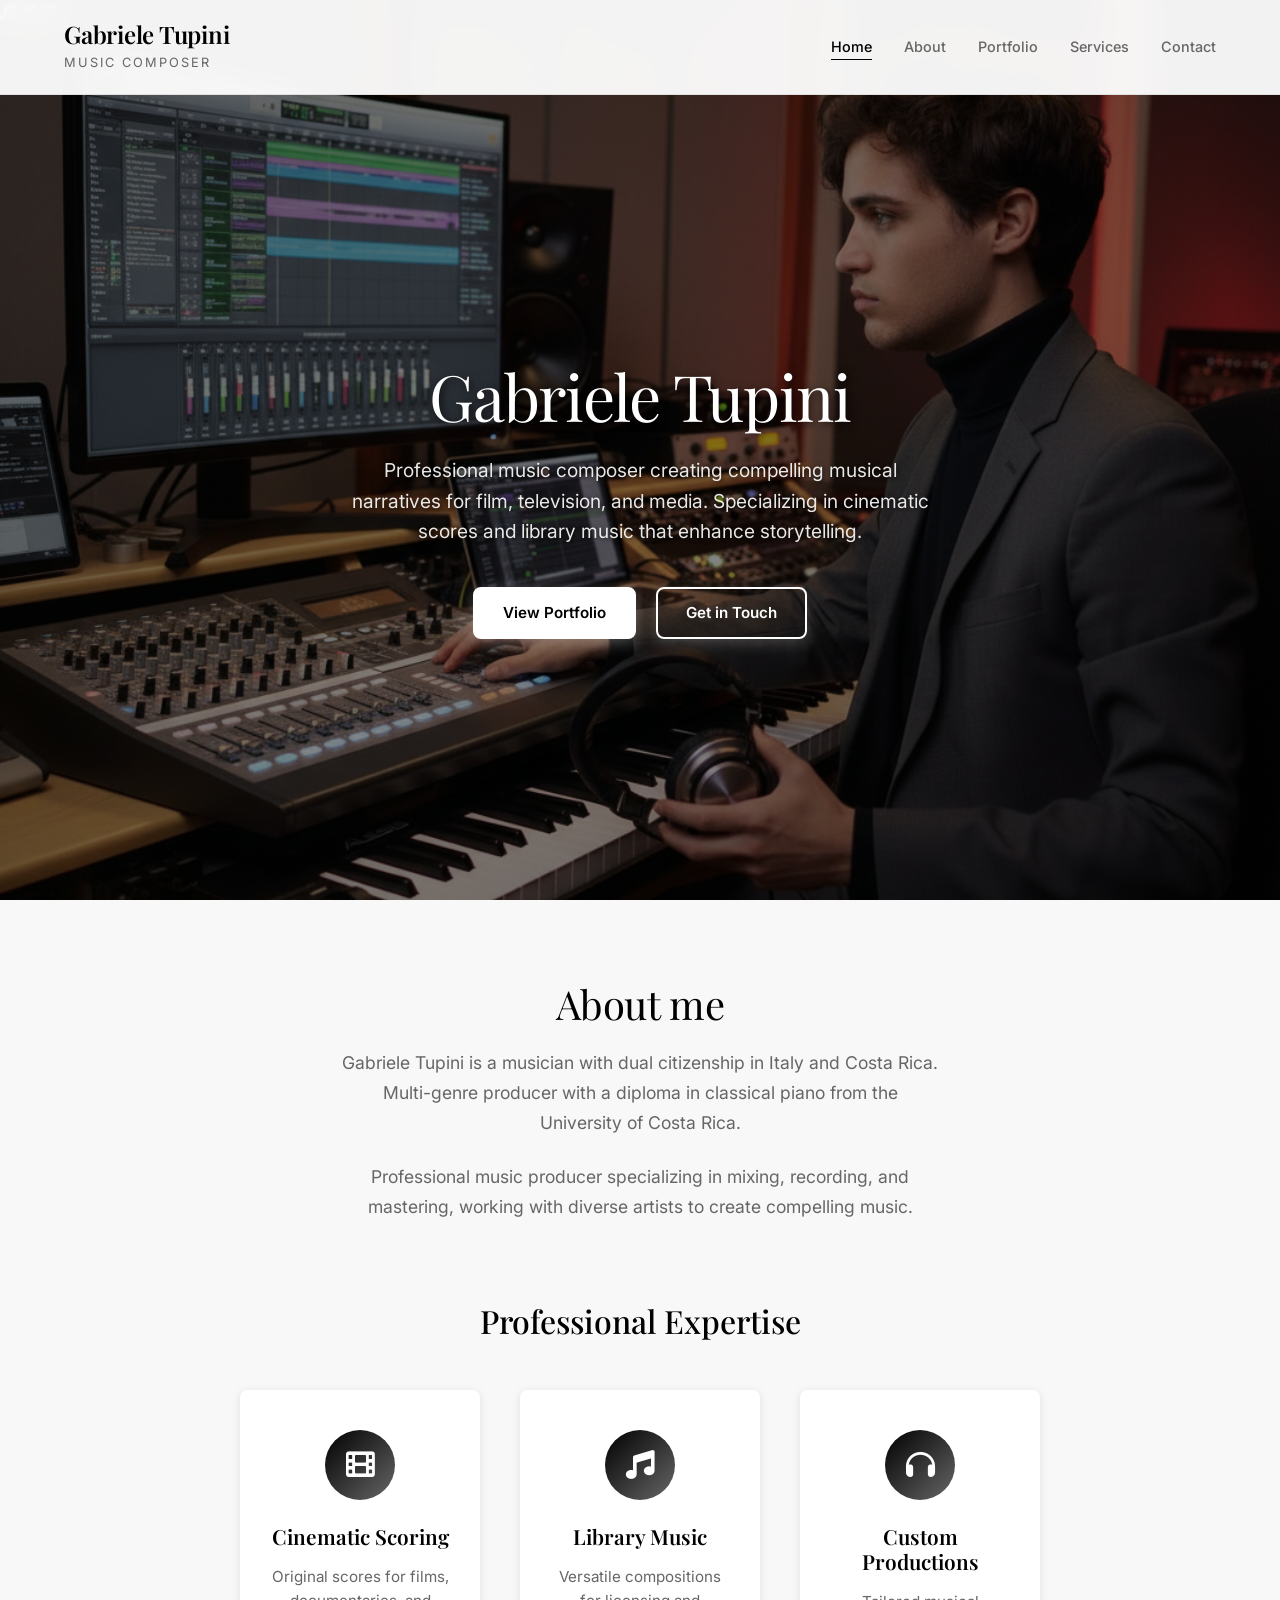
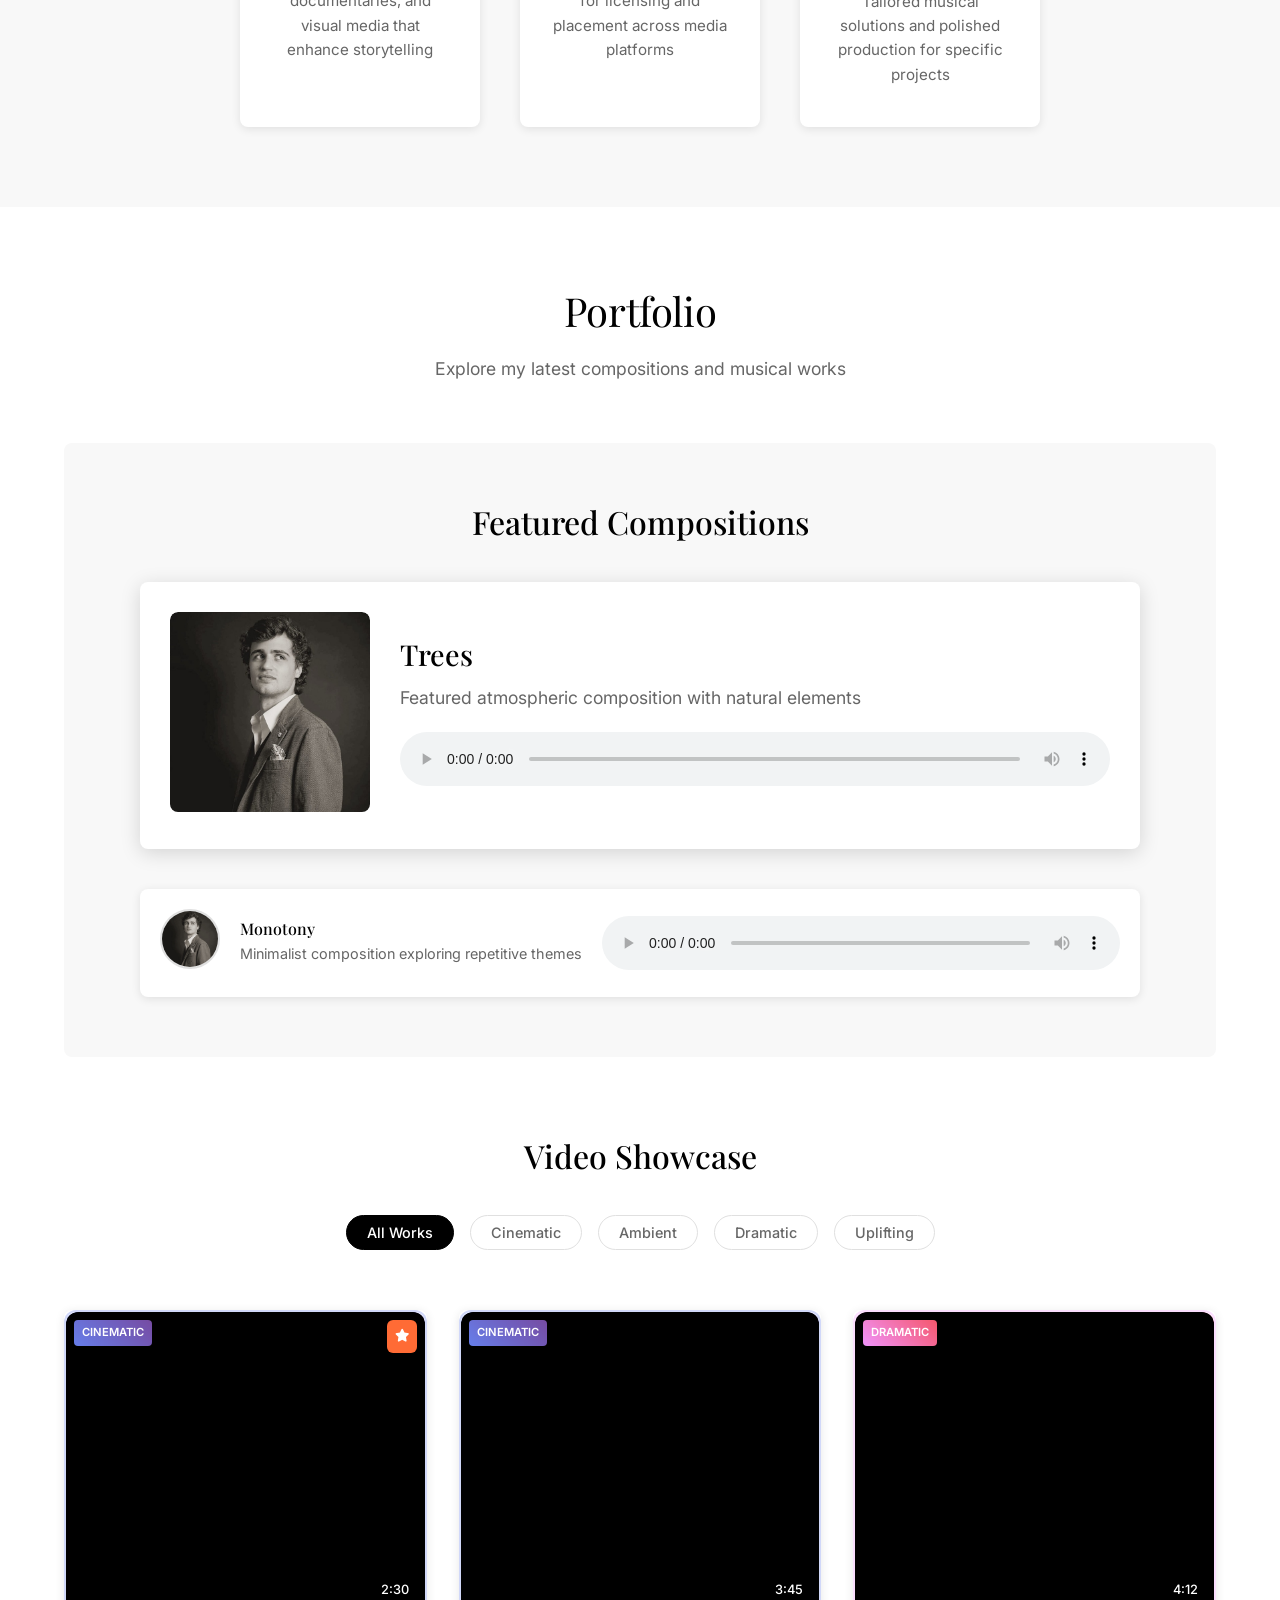
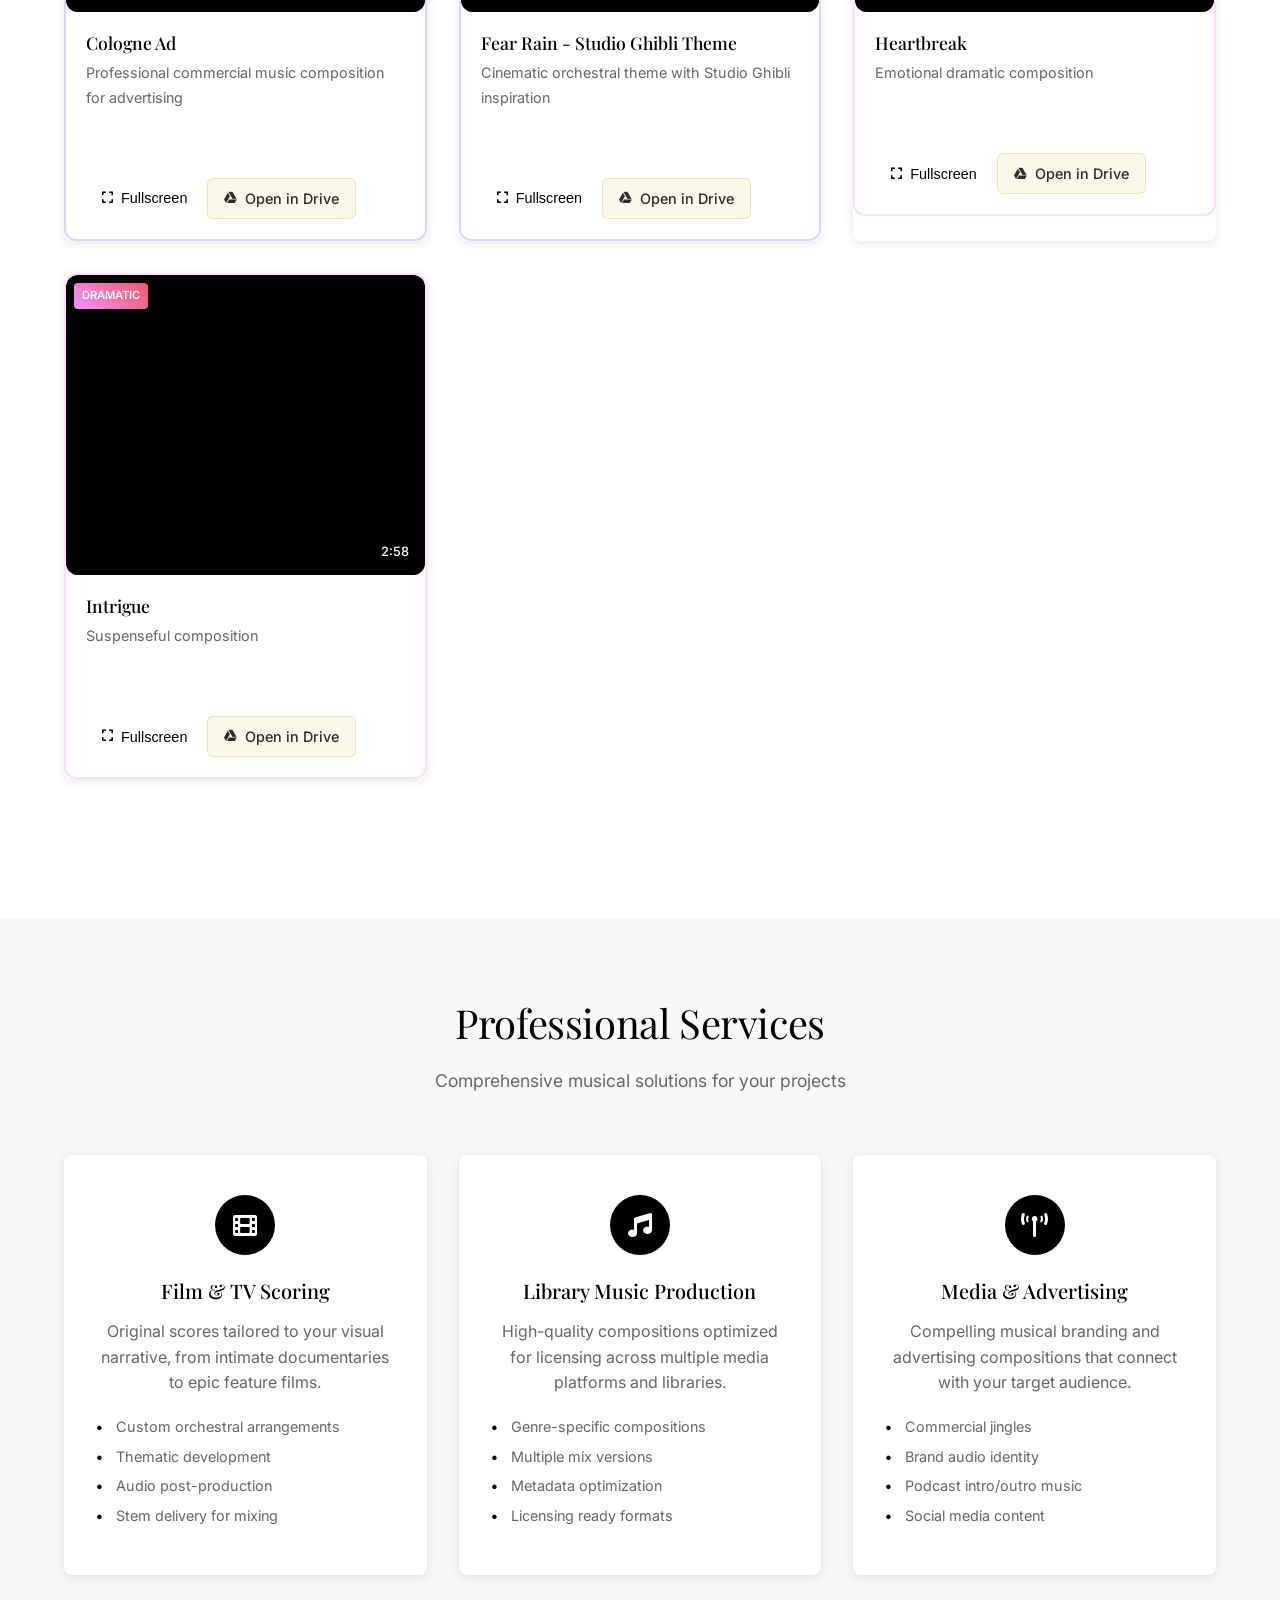
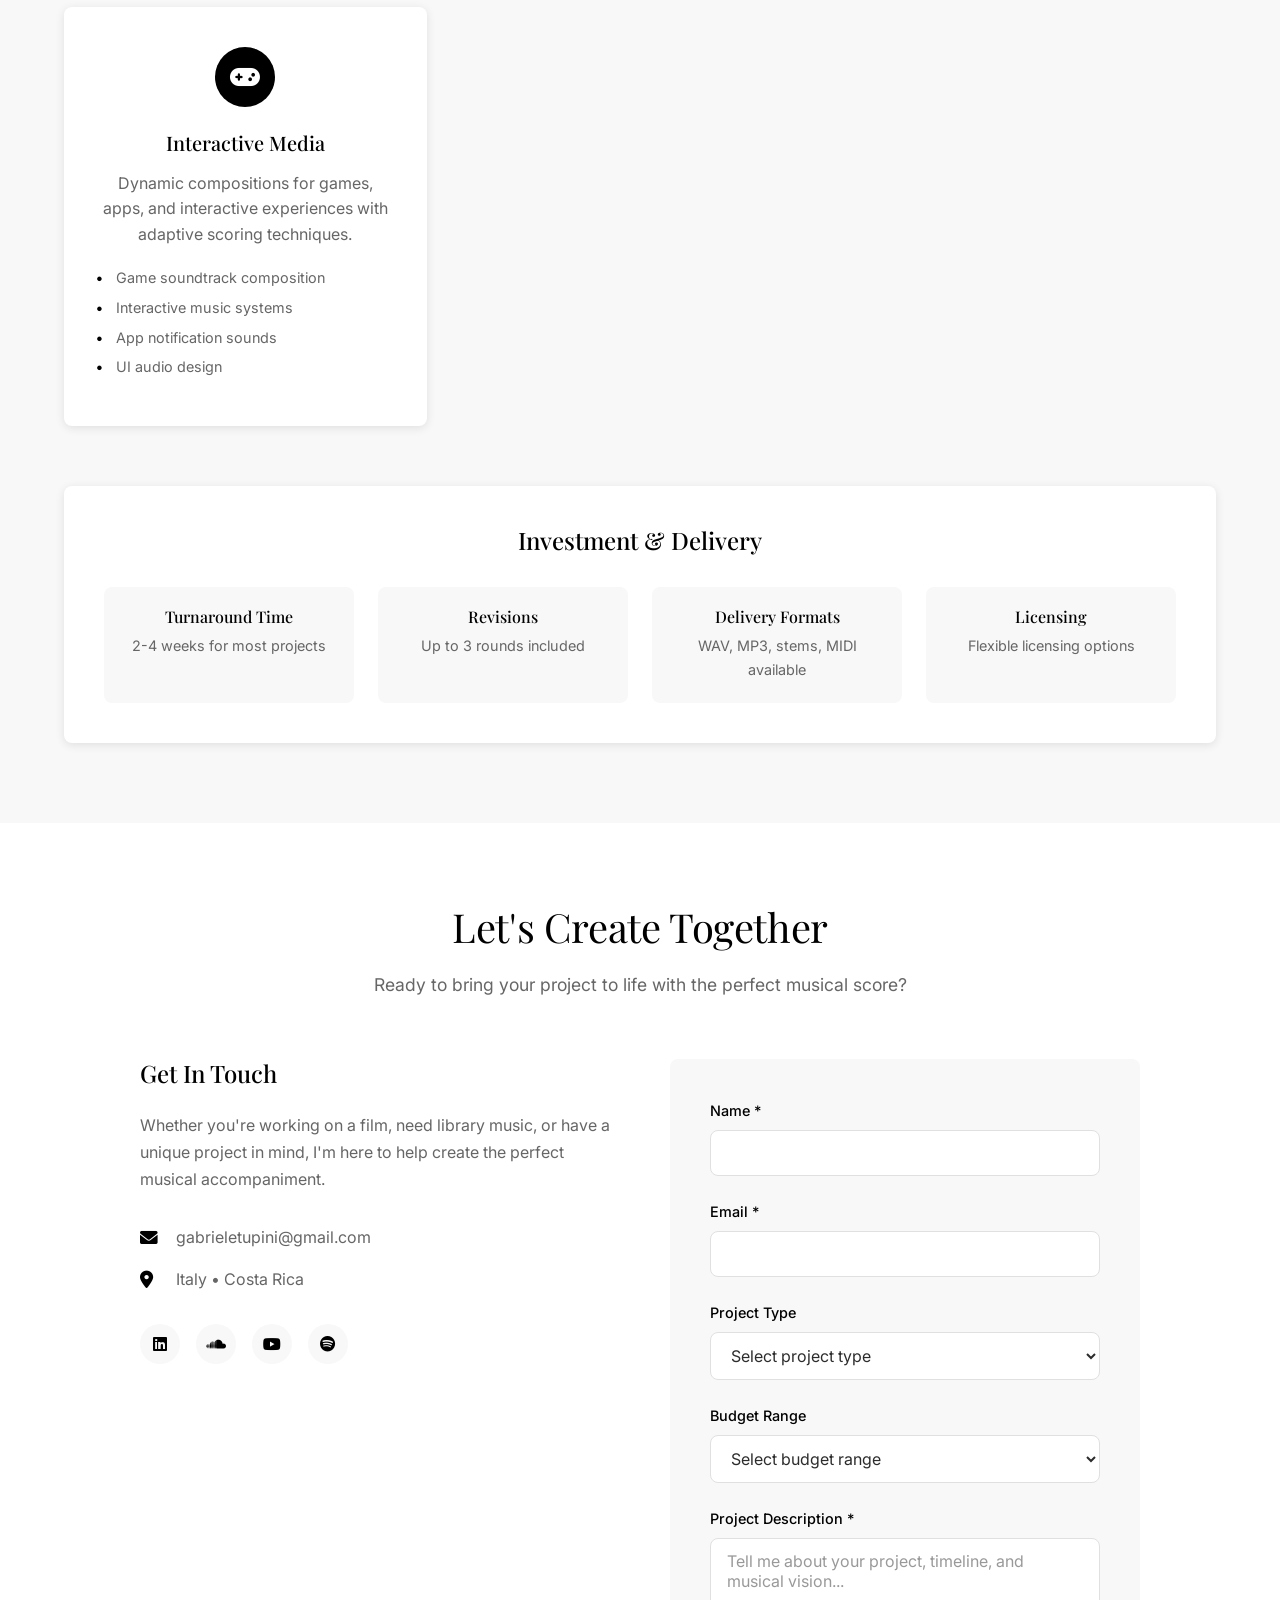
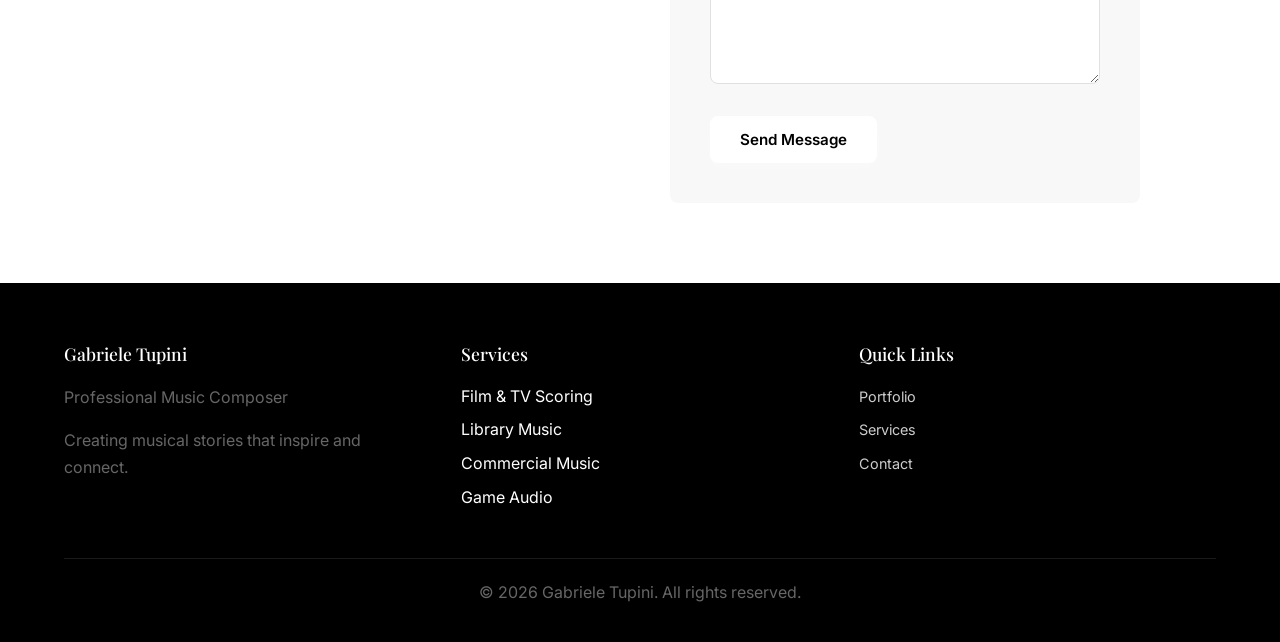
==== commit 28a26c40: "favicon" ====
--- a/index.html
+++ b/index.html
@@ -7,6 +7,34 @@
     <title>Gabriele Tupini - Music Composer</title>
     <meta name="description"
         content="Professional music composer specializing in cinematic scores, library music, and custom compositions for film, television, and media projects.">
+
+    <!-- Favicon - Browser Tab Icon -->
+    <link rel="icon" type="image/jpeg" href="images/portrait.jpeg">
+    <link rel="apple-touch-icon" href="images/portrait.jpeg">
+
+    <!-- Open Graph Meta Tags - Social Media Thumbnails (WhatsApp, Facebook, etc.) -->
+    <meta property="og:type" content="website">
+    <meta property="og:title" content="Gabriele Tupini - Music Composer">
+    <meta property="og:description"
+        content="Professional music composer specializing in cinematic scores, library music, and custom compositions for film, television, and media projects.">
+    <meta property="og:image" content="https://tupiniscores.com/images/portrait.jpeg">
+    <meta property="og:url" content="https://tupiniscores.com">
+    <meta property="og:site_name" content="Gabriele Tupini - Music Composer">
+    <meta property="og:locale" content="en_US">
+
+    <!-- Twitter Card Meta Tags -->
+    <meta name="twitter:card" content="summary_large_image">
+    <meta name="twitter:title" content="Gabriele Tupini - Music Composer">
+    <meta name="twitter:description"
+        content="Professional music composer specializing in cinematic scores, library music, and custom compositions for film, television, and media projects.">
+    <meta name="twitter:image" content="https://tupiniscores.com/images/portrait.jpeg">
+
+    <!-- Additional SEO Meta Tags -->
+    <meta name="author" content="Gabriele Tupini">
+    <meta name="keywords"
+        content="music composer, film scoring, cinematic music, library music, custom compositions, film music, TV music, media music, orchestral music, Gabriele Tupini">
+    <meta name="theme-color" content="#1a1a1a">
+
     <link rel="stylesheet" href="css/style.css">
     <link href="https://cdnjs.cloudflare.com/ajax/libs/font-awesome/6.0.0/css/all.min.css" rel="stylesheet">
     <link
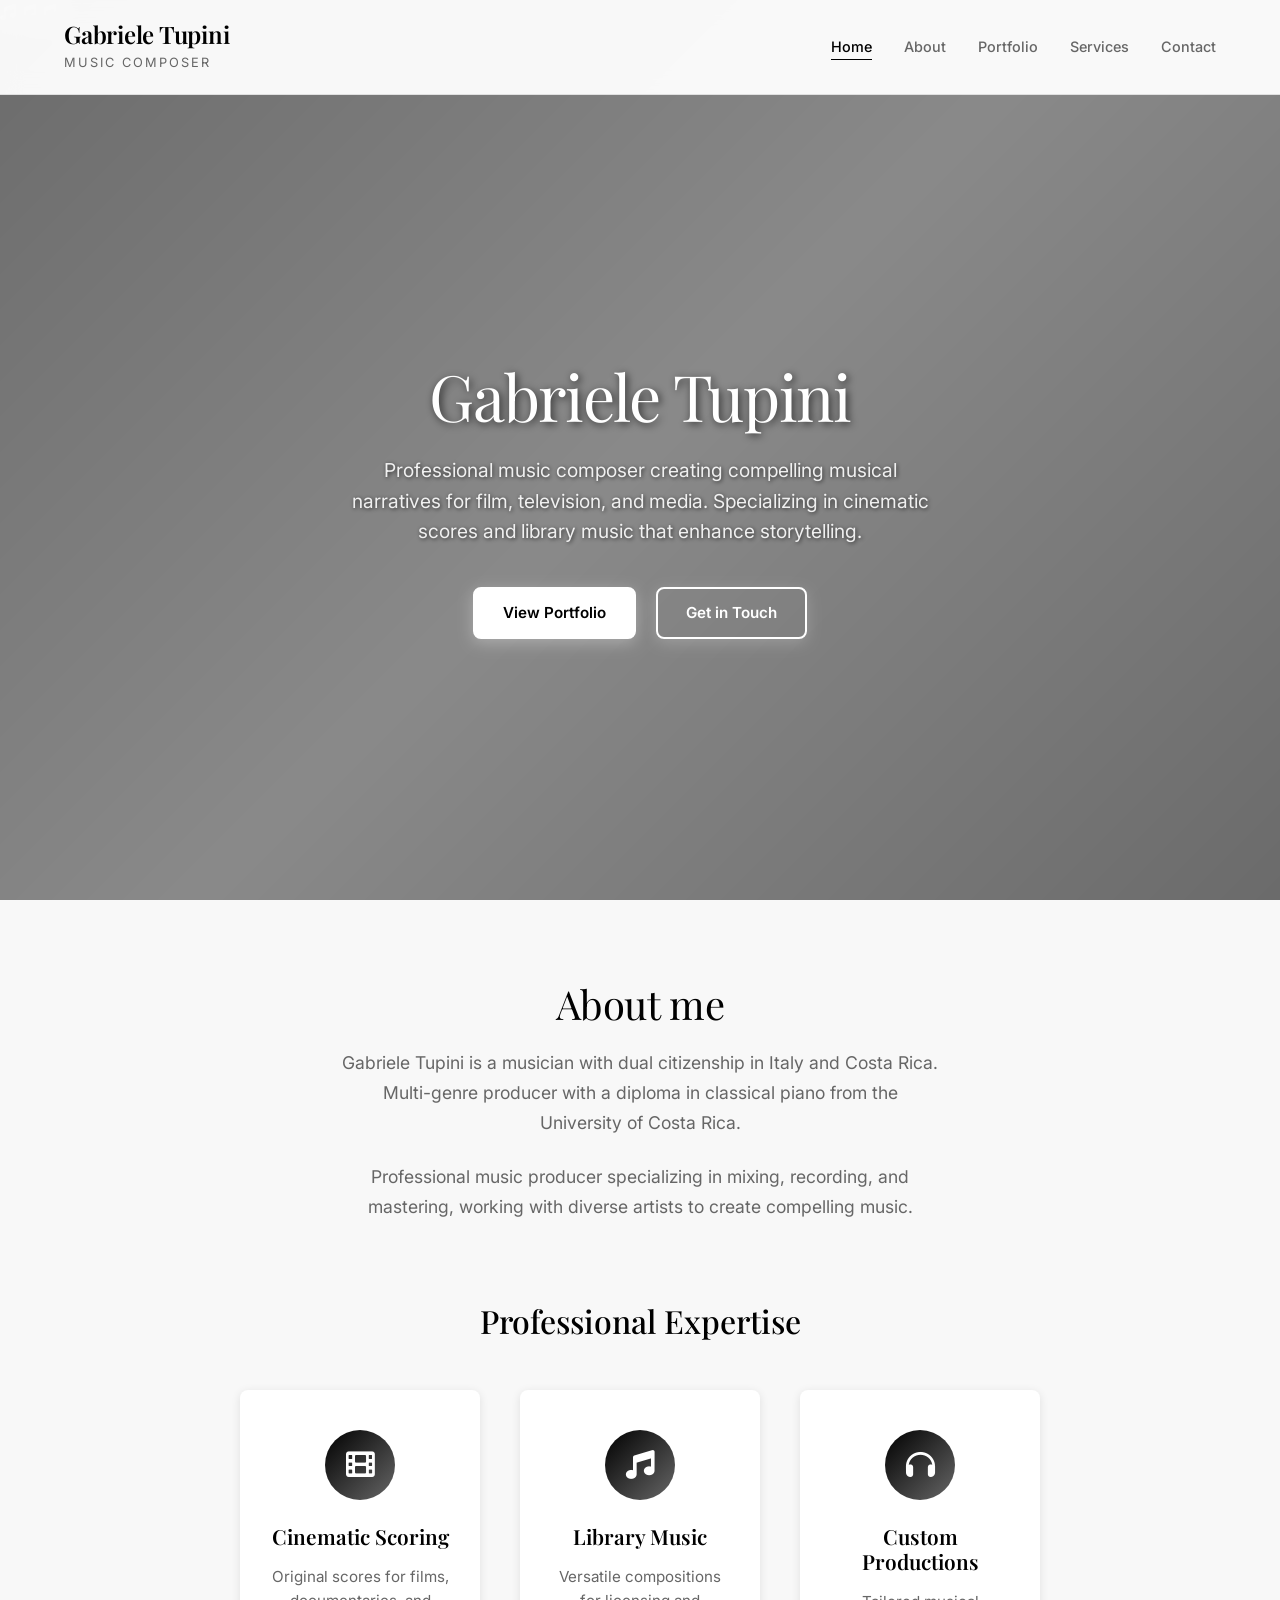
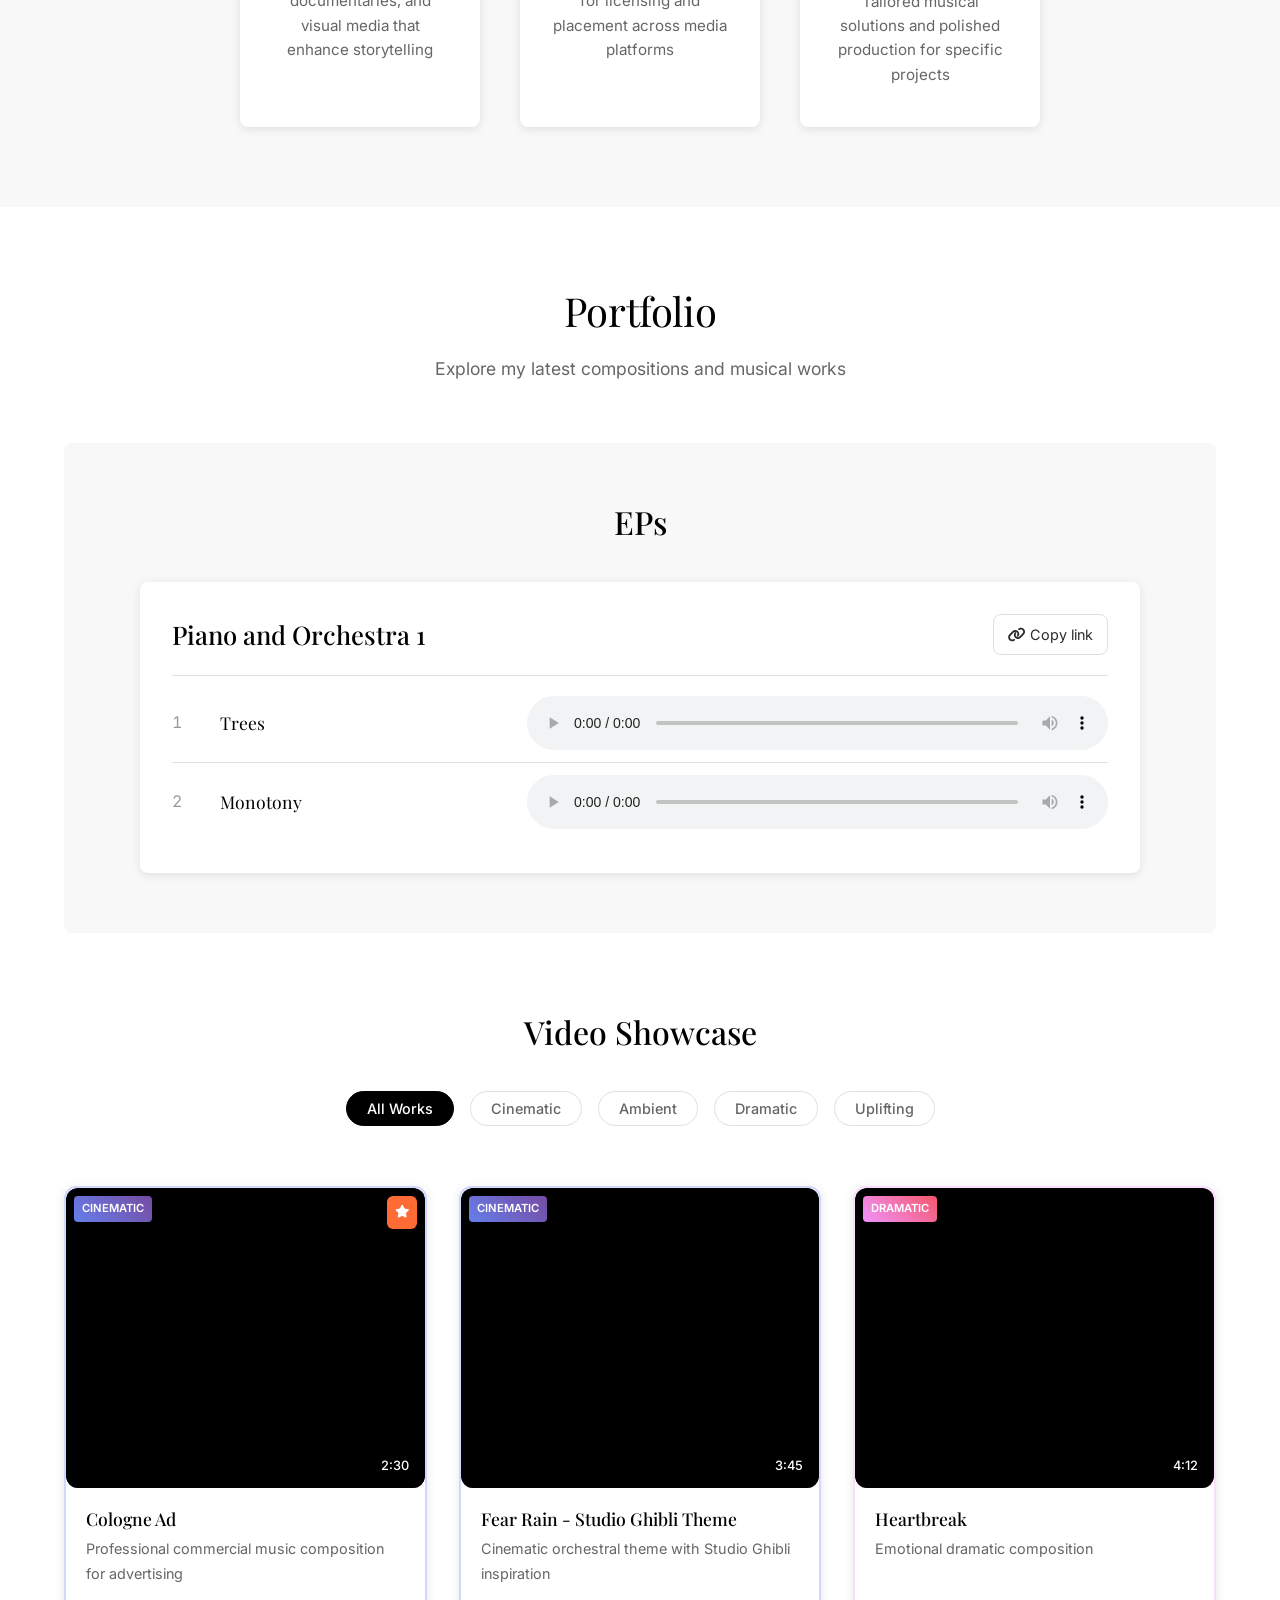
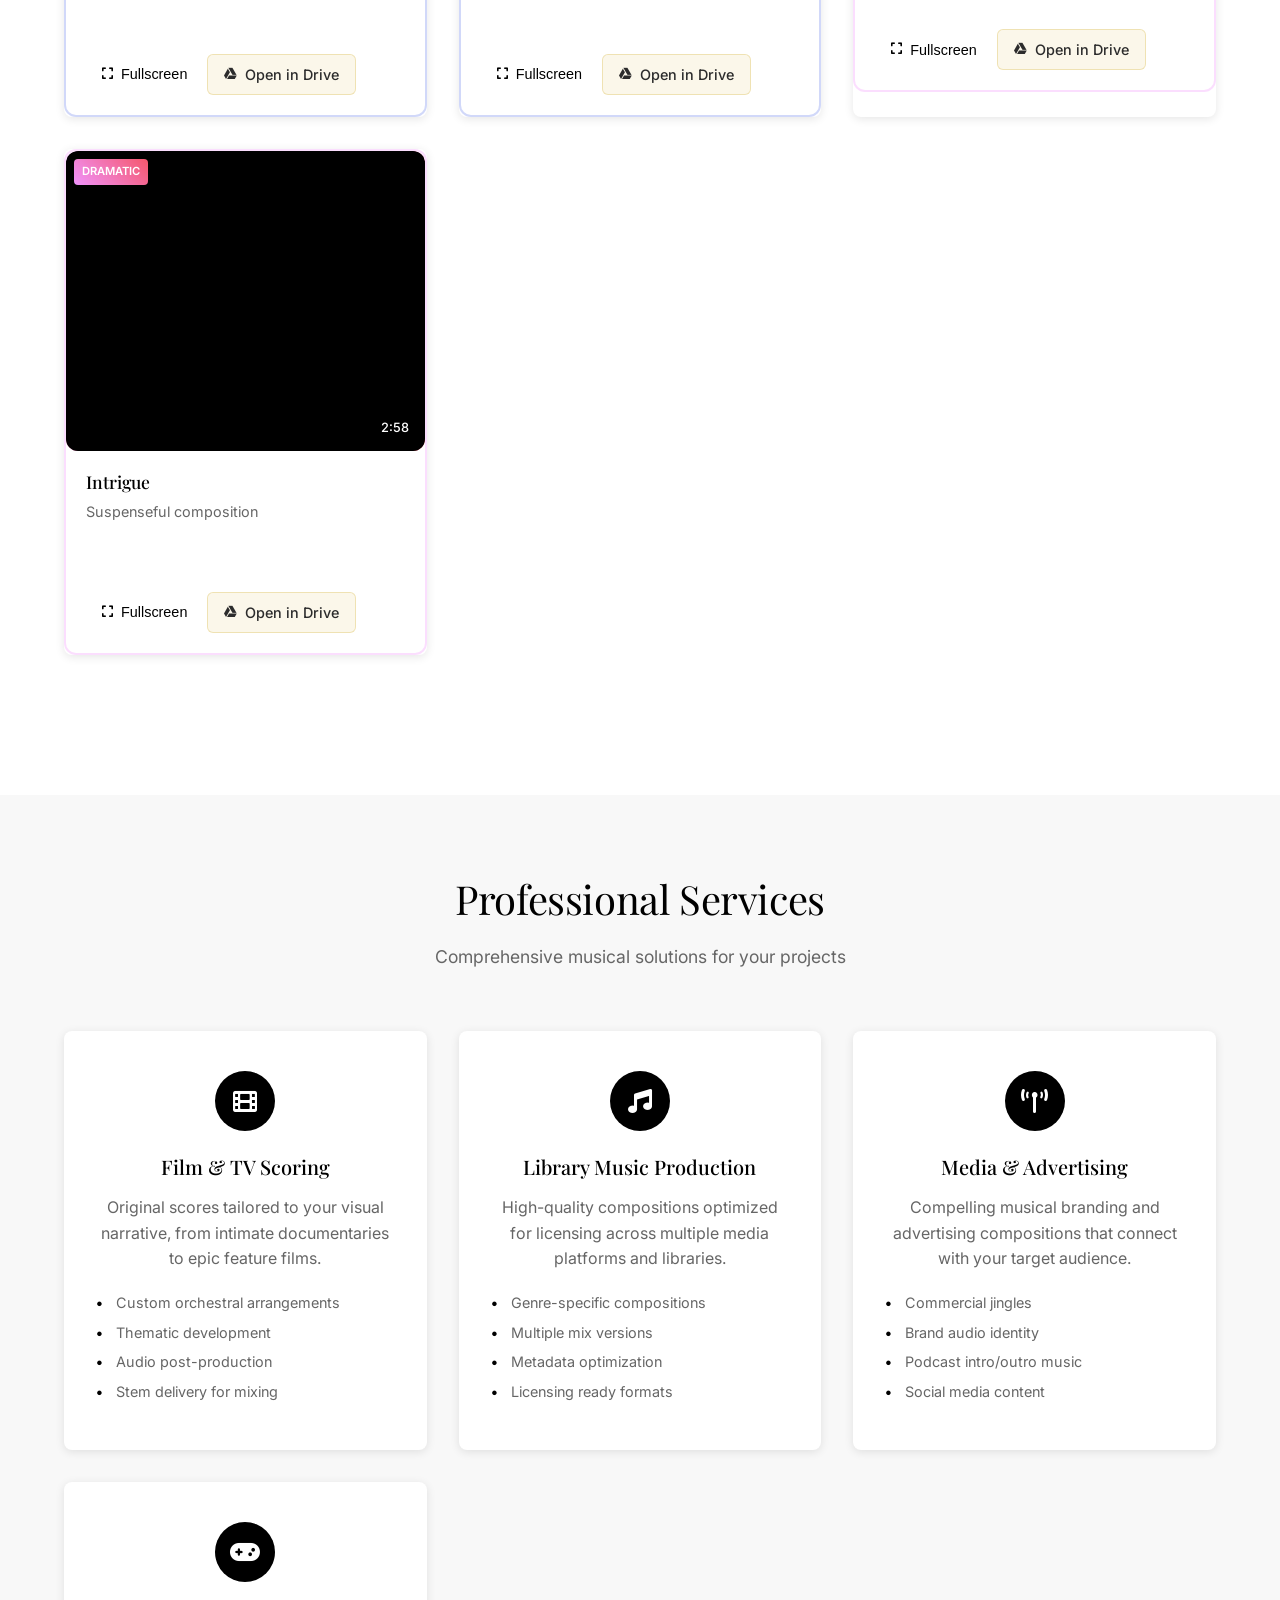
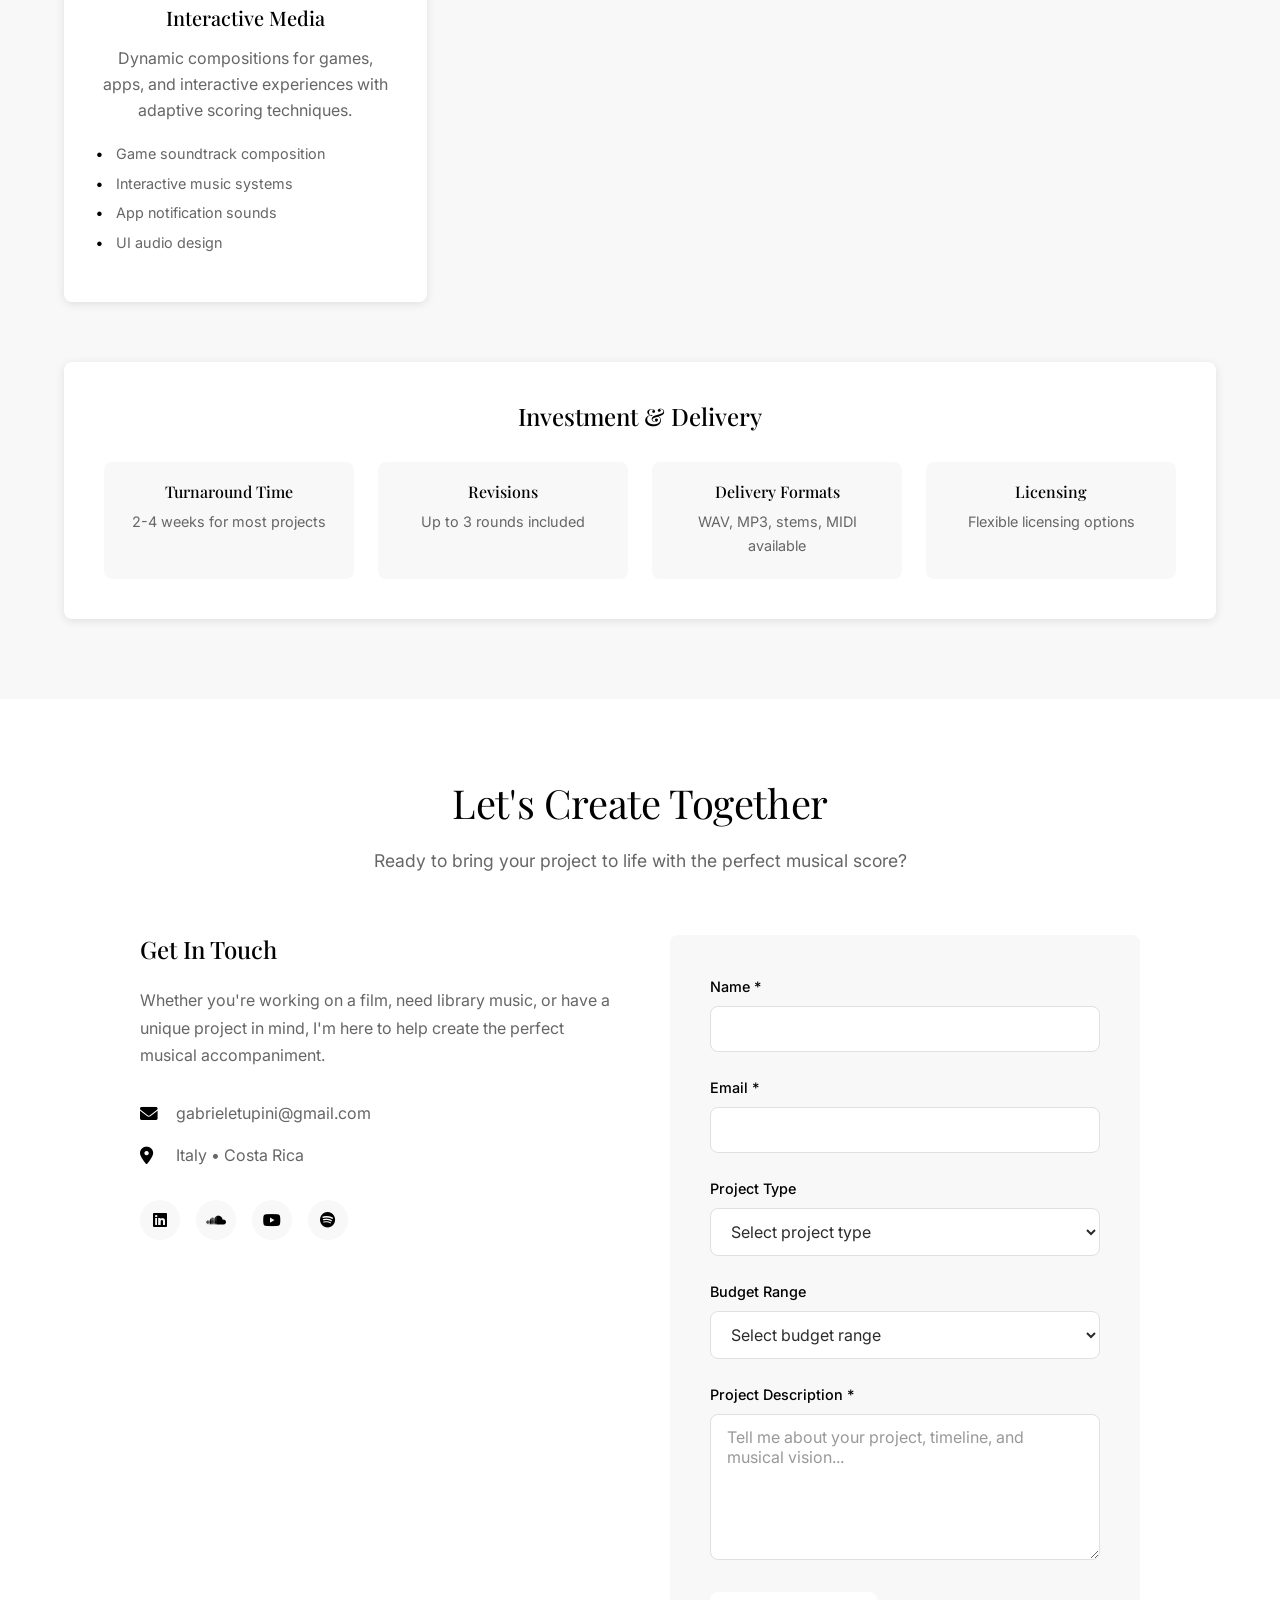
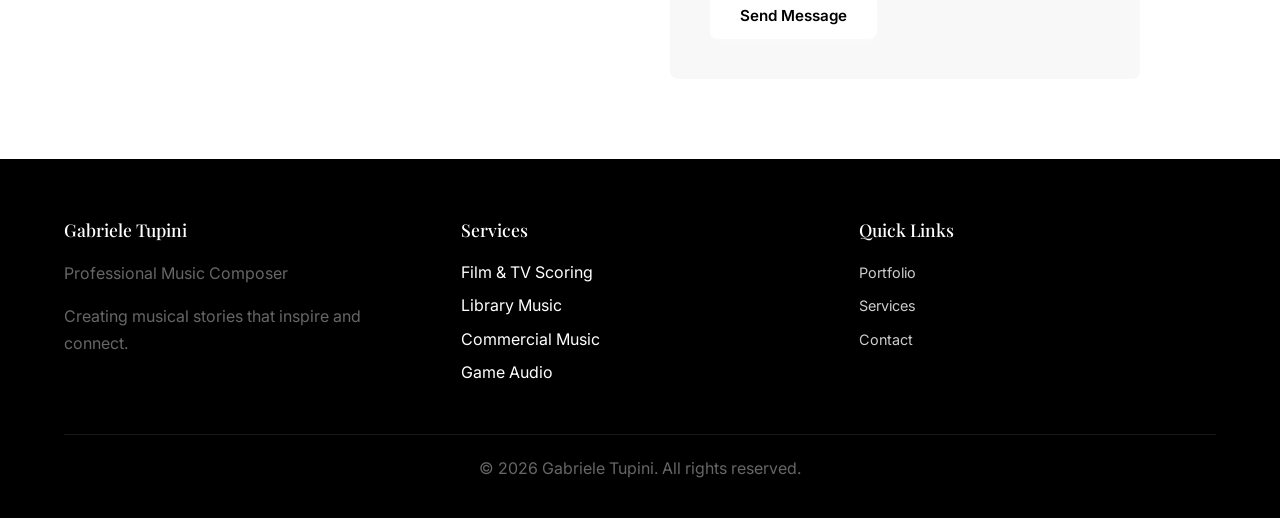
==== commit 8e14aea1: "Turn featured compositions into shareable EPs The portfolio now lists EPs as titled tracklists inste" ====
--- a/index.html
+++ b/index.html
@@ -141,11 +141,11 @@
             <h2 class="section-title">Portfolio</h2>
             <p class="section-subtitle">Explore my latest compositions and musical works</p>
 
-            <!-- Featured Audio Section - FIRST -->
+            <!-- EPs - FIRST -->
             <div class="audio-showcase">
-                <h3 class="audio-title">Featured Compositions</h3>
-                <div class="audio-grid" id="audio-grid">
-                    <!-- Audio files will be loaded dynamically from the audio folder -->
+                <h3 class="audio-title">EPs</h3>
+                <div class="ep-list" id="ep-list">
+                    <!-- EPs are rendered from js/eps.js -->
                 </div>
             </div>
 
@@ -364,6 +364,7 @@
         </div>
     </footer>
 
+    <script src="js/eps.js"></script>
     <script src="js/main.js"></script>
 </body>
 
--- a/css/style.css
+++ b/css/style.css
@@ -251,7 +251,7 @@
     min-height: 100vh;
     background:
         linear-gradient(rgba(0, 0, 0, 0.4), rgba(0, 0, 0, 0.4)),
-        url('../images/gab_studio.png');
+        url('../images/hero-score.jpg');
     background-size: cover;
     background-position: center;
     background-attachment: fixed;
@@ -595,152 +595,131 @@
     font-weight: 500;
 }
 
-.audio-grid {
+/* EPs - one card per EP, tracklist with players */
+.ep-list {
     max-width: 1000px;
     margin: 0 auto;
-}
-
-/* Featured Audio Item - Prominent Display */
-.featured-audio-item {
+    display: grid;
+    gap: 32px;
+}
+
+.ep-card {
     background: var(--background-light);
     border-radius: var(--border-radius);
-    box-shadow: var(--shadow-medium);
-    margin-bottom: 40px;
-    overflow: hidden;
-}
-
-.featured-audio-content {
-    display: grid;
-    grid-template-columns: 200px 1fr;
-    gap: 30px;
-    align-items: center;
-    padding: 30px;
-}
-
-.featured-audio-image {
-    position: relative;
-    border-radius: var(--border-radius);
-    overflow: hidden;
-}
-
-.featured-audio-image img {
-    width: 100%;
-    height: 200px;
-    object-fit: cover;
-    border-radius: var(--border-radius);
-}
-
-
-.featured-audio-info h3 {
-    color: var(--accent-color);
-    font-size: 1.8rem;
-    margin-bottom: 12px;
-    font-family: 'Playfair Display', serif;
-}
-
-.featured-audio-info p {
-    color: var(--text-gray);
-    font-size: 1.1rem;
-    line-height: 1.6;
-    margin-bottom: 20px;
-}
-
-.featured-audio-info audio {
-    width: 100%;
-}
-
-/* Other Audio Items - Smaller */
-.other-audio-items {
-    display: grid;
-    gap: 16px;
-}
-
-.audio-item {
-    background: var(--background-light);
-    border-radius: var(--border-radius);
-    padding: 20px;
+    box-shadow: var(--shadow-light);
+    padding: 32px;
+}
+
+.ep-header {
     display: flex;
     align-items: center;
-    gap: 20px;
-    box-shadow: var(--shadow-light);
-}
-
-.small-audio-image {
+    justify-content: space-between;
+    gap: 16px;
+    padding-bottom: 20px;
+    margin-bottom: 8px;
+    border-bottom: 1px solid var(--border-color);
+}
+
+.ep-title {
+    font-size: 1.6rem;
+    margin: 0;
+}
+
+.ep-share {
     flex-shrink: 0;
-}
-
-.small-audio-image img {
-    width: 60px;
-    height: 60px;
-    object-fit: cover;
-    border-radius: 50%;
-    border: 2px solid var(--border-color);
-}
-
-.audio-info h4 {
-    color: var(--accent-color);
-    margin-bottom: 4px;
-    font-size: 1rem;
-}
-
-.audio-info p {
-    color: var(--text-gray);
+    background: none;
+    border: 1px solid var(--border-color);
+    border-radius: var(--border-radius);
+    padding: 8px 14px;
+    font: inherit;
     font-size: 0.9rem;
-    margin: 0;
-}
-
-.audio-item audio {
+    color: var(--text-dark);
+    cursor: pointer;
+    transition: var(--transition);
+}
+
+.ep-share:hover {
+    border-color: var(--accent-color);
+}
+
+.ep-tracks {
+    list-style: none;
+}
+
+.ep-track {
+    display: grid;
+    grid-template-columns: 32px minmax(120px, 1fr) minmax(200px, 2fr);
+    align-items: center;
+    gap: 16px;
+    padding: 12px 0;
+    border-bottom: 1px solid var(--border-color);
+}
+
+.ep-track:last-child {
+    border-bottom: none;
+}
+
+.ep-track-number {
+    color: var(--text-light-gray);
+    font-variant-numeric: tabular-nums;
+}
+
+.ep-track-title {
+    font-family: 'Playfair Display', serif;
+    font-size: 1.1rem;
+    color: var(--accent-color);
+}
+
+.ep-track audio {
+    width: 100%;
+}
+
+/* EP listening page (ep.html) - the link sent to listeners and libraries */
+.ep-page {
+    min-height: 100vh;
+    display: flex;
+    flex-direction: column;
+    background: var(--background-section);
+}
+
+.ep-page-header,
+.ep-page-footer {
+    padding: 32px 0;
+    text-align: center;
+}
+
+.ep-page-artist {
+    font-family: 'Playfair Display', serif;
+    font-size: 1.4rem;
+    color: var(--accent-color);
+    text-decoration: none;
+}
+
+.ep-page-role {
+    display: block;
+    margin-top: 4px;
+    font-size: 0.8rem;
+    letter-spacing: 0.2em;
+    text-transform: uppercase;
+    color: var(--text-gray);
+}
+
+.ep-page-main {
     flex: 1;
-    min-width: 200px;
-}
-
-.audio-placeholder-section {
-    text-align: center;
-    background: var(--background-light);
-    border-radius: var(--border-radius);
-    padding: 40px;
-    border: 2px dashed var(--border-color);
-}
-
-.audio-placeholder h4 {
-    color: var(--accent-color);
-    margin-bottom: 16px;
-    font-size: 1.2rem;
-}
-
-.audio-placeholder p {
-    color: var(--text-gray);
-    margin-bottom: 24px;
-}
-
-.audio-instructions {
-    text-align: left;
-    background: var(--background-section);
-    padding: 20px;
-    border-radius: var(--border-radius);
-    margin-top: 20px;
-    display: inline-block;
-}
-
-.audio-instructions h5 {
-    color: var(--accent-color);
-    margin-bottom: 12px;
-    font-size: 1rem;
-}
-
-.audio-instructions ol {
-    color: var(--text-gray);
-    font-size: 0.9rem;
-    line-height: 1.6;
-    margin: 0;
-}
-
-.audio-instructions li {
-    margin-bottom: 8px;
-}
-
-.audio-instructions strong {
-    color: var(--accent-color);
+}
+
+.ep-page-main .ep-card {
+    max-width: 800px;
+    margin: 0 auto;
+}
+
+.ep-page-footer a {
+    color: var(--text-dark);
+}
+
+.ep-page-missing {
+    text-align: center;
+    color: var(--text-gray);
 }
 
 /* Video Section Title */
@@ -1138,14 +1117,22 @@
         gap: 40px;
     }
 
-    .audio-item {
+    .ep-card {
+        padding: 24px 20px;
+    }
+
+    .ep-header {
         flex-direction: column;
-        text-align: center;
-        gap: 16px;
-    }
-
-    .audio-item audio {
-        width: 100%;
+        align-items: flex-start;
+    }
+
+    .ep-track {
+        grid-template-columns: 24px 1fr;
+        gap: 8px 12px;
+    }
+
+    .ep-track audio {
+        grid-column: 1 / -1;
     }
 
     .services-grid {
